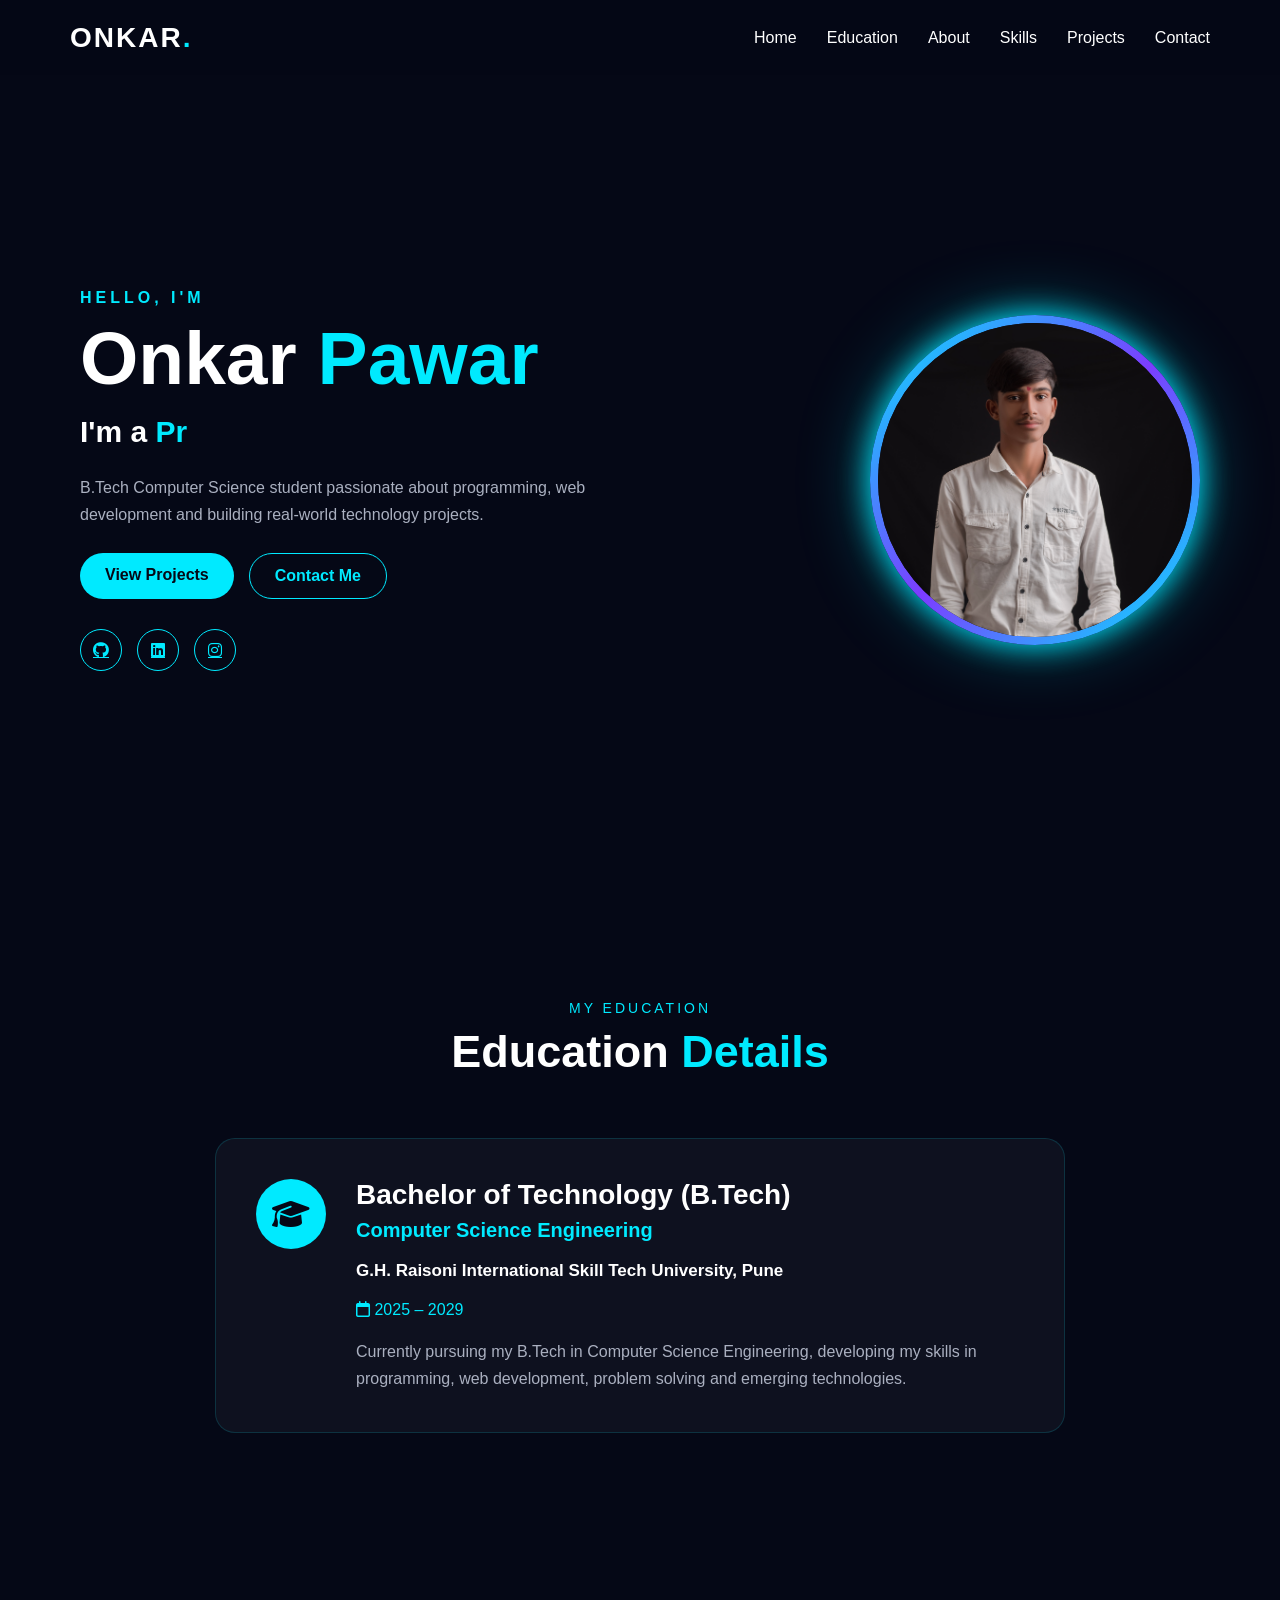
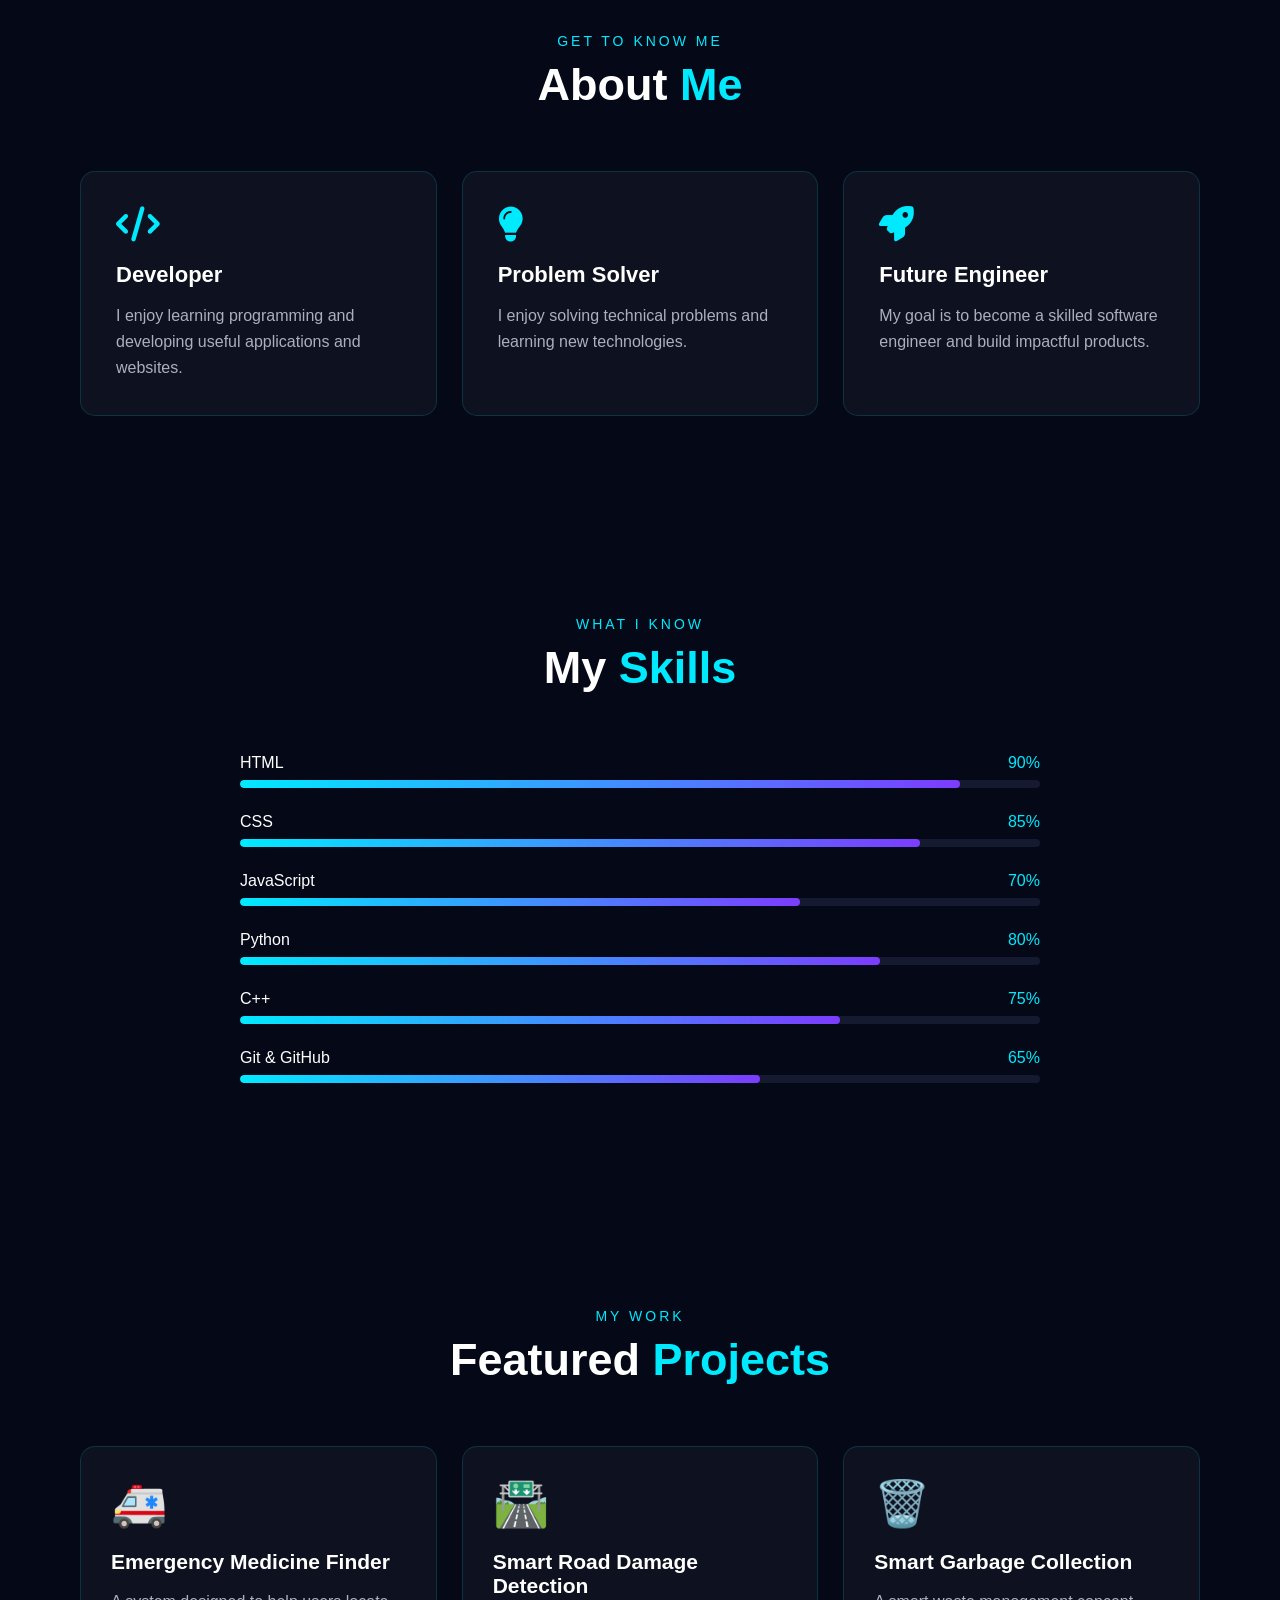
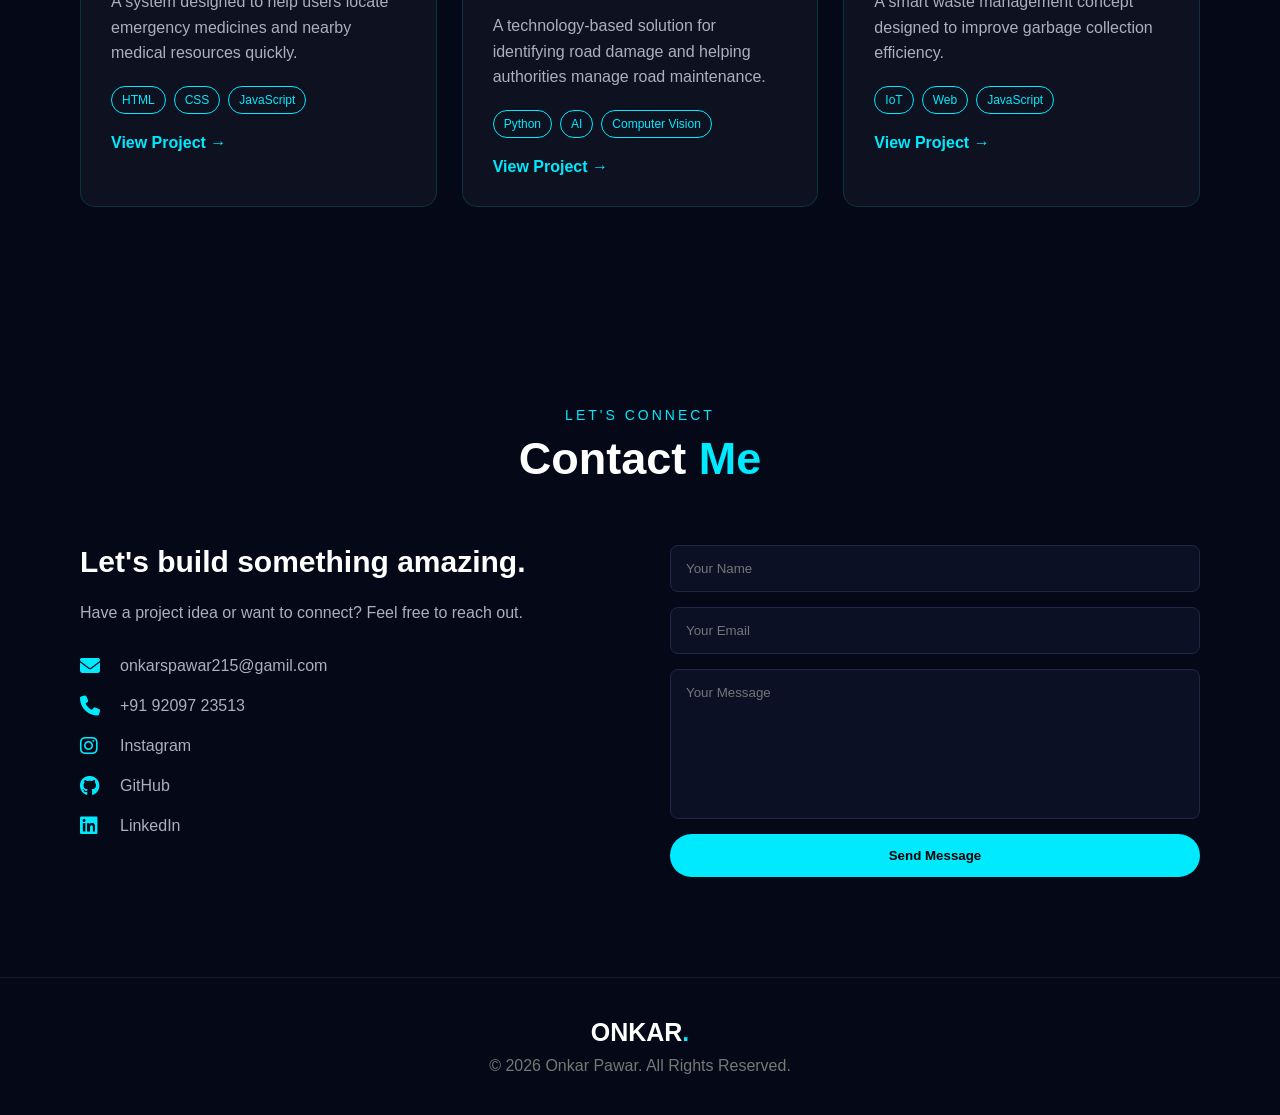
==== index.html @ 31ebdcef "Initial portfolio website" ====
<!DOCTYPE html>
<html lang="en">

<head>
    <meta charset="UTF-8">
    <meta name="viewport" content="width=device-width, initial-scale=1.0">

    <title>Onkar Pawar | Portfolio</title>

    <link rel="stylesheet" href="style.css">

    <!-- Font Awesome -->
    <link rel="stylesheet"
        href="https://cdnjs.cloudflare.com/ajax/libs/font-awesome/6.5.2/css/all.min.css">
</head>

<body>

    <!-- ================= NAVBAR ================= -->

    <header>
        <nav>

            <h2 class="logo">
                ONKAR<span>.</span>
            </h2>

            <ul class="nav-links">
                <li><a href="#home">Home</a></li>
                <li><a href="#education">Education</a></li>
                <li><a href="#about">About</a></li>
                <li><a href="#skills">Skills</a></li>
                <li><a href="#projects">Projects</a></li>
                <li><a href="#contact">Contact</a></li>
            </ul>

            <div class="menu">
                <i class="fa-solid fa-bars"></i>
            </div>

        </nav>
    </header>


    <!-- ================= HOME ================= -->

    <section id="home" class="hero">

        <div class="hero-text">

            <p class="hello">
                HELLO, I'M
            </p>

            <h1>
                Onkar <span>Pawar</span>
            </h1>

            <h2>
                I'm a <span id="typing"></span>
            </h2>

            <p class="description">
                B.Tech Computer Science student passionate about
                programming, web development and building
                real-world technology projects.
            </p>

            <div class="buttons">

                <a href="#projects" class="btn">
                    View Projects
                </a>

                <a href="#contact" class="btn outline">
                    Contact Me
                </a>

            </div>


            <!-- SOCIAL LINKS -->

            <div class="social">

                <a href="#" target="_blank">
                    <i class="fa-brands fa-github"></i>
                </a>

                <a href="#" target="_blank">
                    <i class="fa-brands fa-linkedin"></i>
                </a>

                <a href="#" target="_blank">
                    <i class="fa-brands fa-instagram"></i>
                </a>

            </div>

        </div>


        <!-- ================= PROFILE IMAGE ================= -->

        <div class="hero-image">

            <div class="glow-circle">

                <div class="profile">

                    <img src="onkar.jpg" alt="Onkar Pawar">

                </div>

            </div>

        </div>

    </section>

     <!-- Education Section -->
    <section id="education">

        <div class="section-title">
            <p>MY EDUCATION</p>
            <h2>Education <span> Details</span></h2>
        </div>

        <div class="education-card">

            <div class="education-icon">
                <i class="fa-solid fa-graduation-cap"></i>
            </div>

            <div class="education-content">

                <h3>Bachelor of Technology (B.Tech)</h3>

                <h4>Computer Science Engineering</h4>

                <p class="college-name">
                    G.H. Raisoni International Skill Tech University, Pune
                </p>

                <p class="education-year">
                    <i class="fa-regular fa-calendar"></i>
                    2025 – 2029
                </p>

                <p>
                    Currently pursuing my B.Tech in Computer Science Engineering,
                    developing my skills in programming, web development,
                    problem solving and emerging technologies.
                </p>

            </div>

        </div>

    </section>


    <!-- ================= ABOUT ================= -->

    <section id="about">

        <div class="section-title">

            <p>
                GET TO KNOW ME
            </p>

            <h2>
                About <span>Me</span>
            </h2>

        </div>


        <div class="about-container">


            <!-- CARD 1 -->

            <div class="about-card">

                <i class="fa-solid fa-code"></i>

                <h3>
                    Developer
                </h3>

                <p>
                    I enjoy learning programming and developing
                    useful applications and websites.
                </p>

            </div>


            <!-- CARD 2 -->

            <div class="about-card">

                <i class="fa-solid fa-lightbulb"></i>

                <h3>
                    Problem Solver
                </h3>

                <p>
                    I enjoy solving technical problems and
                    learning new technologies.
                </p>

            </div>


            <!-- CARD 3 -->

            <div class="about-card">

                <i class="fa-solid fa-rocket"></i>

                <h3>
                    Future Engineer
                </h3>

                <p>
                    My goal is to become a skilled software
                    engineer and build impactful products.
                </p>

            </div>

        </div>

    </section>

   


    <!-- ================= SKILLS ================= -->

    <section id="skills">

        <div class="section-title">

            <p>
                WHAT I KNOW
            </p>

            <h2>
                My <span>Skills</span>
            </h2>

        </div>


        <div class="skills-container">


            <!-- HTML -->

            <div class="skill">

                <div class="skill-name">

                    <span>
                        HTML
                    </span>

                    <span>
                        90%
                    </span>

                </div>

                <div class="bar">

                    <div class="progress html"></div>

                </div>

            </div>


            <!-- CSS -->

            <div class="skill">

                <div class="skill-name">

                    <span>
                        CSS
                    </span>

                    <span>
                        85%
                    </span>

                </div>

                <div class="bar">

                    <div class="progress css"></div>

                </div>

            </div>


            <!-- JAVASCRIPT -->

            <div class="skill">

                <div class="skill-name">

                    <span>
                        JavaScript
                    </span>

                    <span>
                        70%
                    </span>

                </div>

                <div class="bar">

                    <div class="progress js"></div>

                </div>

            </div>


            <!-- PYTHON -->

            <div class="skill">

                <div class="skill-name">

                    <span>
                        Python
                    </span>

                    <span>
                        80%
                    </span>

                </div>

                <div class="bar">

                    <div class="progress python"></div>

                </div>

            </div>


            <!-- C++ -->

            <div class="skill">

                <div class="skill-name">

                    <span>
                        C++
                    </span>

                    <span>
                        75%
                    </span>

                </div>

                <div class="bar">

                    <div class="progress cpp"></div>

                </div>

            </div>


            <!-- GITHUB -->

            <div class="skill">

                <div class="skill-name">

                    <span>
                        Git & GitHub
                    </span>

                    <span>
                        65%
                    </span>

                </div>

                <div class="bar">

                    <div class="progress git"></div>

                </div>

            </div>

        </div>

    </section>


    <!-- ================= PROJECTS ================= -->

    <section id="projects">

        <div class="section-title">

            <p>
                MY WORK
            </p>

            <h2>
                Featured <span>Projects</span>
            </h2>

        </div>


        <div class="project-container">


            <!-- PROJECT 1 -->

            <div class="project-card">

                <div class="project-icon">
                    🚑
                </div>

                <h3>
                    Emergency Medicine Finder
                </h3>

                <p>
                    A system designed to help users locate
                    emergency medicines and nearby medical
                    resources quickly.
                </p>

                <div class="tags">

                    <span>HTML</span>
                    <span>CSS</span>
                    <span>JavaScript</span>

                </div>

                <a href="./medicine-finder.html">View Project →</a>

            </div>


            <!-- PROJECT 2 -->

            <div class="project-card">

                <div class="project-icon">
                    🛣️
                </div>

                <h3>
                    Smart Road Damage Detection
                </h3>

                <p>
                    A technology-based solution for identifying
                    road damage and helping authorities manage
                    road maintenance.
                </p>

                <div class="tags">

                    <span>Python</span>
                    <span>AI</span>
                    <span>Computer Vision</span>

                </div>

               <a href="./road-damage.html">View Project →</a>

            </div>


            <!-- PROJECT 3 -->

            <div class="project-card">

                <div class="project-icon">
                    🗑️
                </div>

                <h3>
                    Smart Garbage Collection
                </h3>

                <p>
                    A smart waste management concept designed
                    to improve garbage collection efficiency.
                </p>

                <div class="tags">

                    <span>IoT</span>
                    <span>Web</span>
                    <span>JavaScript</span>

                </div>

                <a href="./garbage-collection.html">View Project →</a>

            </div>

        </div>

    </section>


    <!-- ================= CONTACT ================= -->

    <section id="contact">

        <div class="section-title">

            <p>
                LET'S CONNECT
            </p>

            <h2>
                Contact <span>Me</span>
            </h2>

        </div>


        <div class="contact-container">


            <!-- CONTACT INFO -->

<div class="contact-info">
    <h3>Let's build something amazing.</h3>

    <p>Have a project idea or want to connect? Feel free to reach out.</p>

    <!-- Email -->
    <div class="contact-item">
        <i class="fa-solid fa-envelope"></i>
        <a href="mailto:onkarspawar215@gamil.com">
            onkarspawar215@gamil.com
        </a>
    </div>

    <!-- Phone -->
    <div class="contact-item">
        <i class="fa-solid fa-phone"></i>
        <a href="tel:+919209723513">
            +91 92097 23513
        </a>
    </div>

    <!-- Instagram -->
    <div class="contact-item">
        <i class="fa-brands fa-instagram"></i>
        <a href="https://www.instagram.com/onkar_pawar_9209/" target="_blank">
            Instagram
        </a>
    </div>

    <!-- GitHub -->
    <div class="contact-item">
        <i class="fa-brands fa-github"></i>
        <a href="https://github.com/onkarpawar215" target="_blank">
            GitHub
        </a>
    </div>

    <!-- LinkedIn -->
    <div class="contact-item">
        <i class="fa-brands fa-linkedin"></i>
        <a href="https://www.linkedin.com/in/onkar-pawar-847924375/" target="_blank">
            LinkedIn
        </a>
    </div>
</div>


            <!-- CONTACT FORM -->

            <form>

                <input
                    type="text"
                    placeholder="Your Name"
                    required
                >

                <input
                    type="email"
                    placeholder="Your Email"
                    required
                >

                <textarea
                    placeholder="Your Message"
                    required
                ></textarea>

                <button type="submit">
                    Send Message
                </button>

            </form>

        </div>

    </section>


    <!-- ================= FOOTER ================= -->

    <footer>

        <h3>
            ONKAR<span>.</span>
        </h3>

        <p>
            © 2026 Onkar Pawar. All Rights Reserved.
        </p>

    </footer>


    <!-- JAVASCRIPT -->

    <script src="script.js"></script>

</body>

</html>
---- style.css ----
/* =========================
   RESET
========================= */

* {
    margin: 0;
    padding: 0;
    box-sizing: border-box;
    scroll-behavior: smooth;
}


/* =========================
   BODY
========================= */

body {
    font-family: Arial, sans-serif;

    background: #050816;

    color: white;

    overflow-x: hidden;
}


/* =========================
   NAVBAR
========================= */

header {
    position: fixed;

    top: 0;
    left: 0;

    width: 100%;

    z-index: 1000;

    background: rgba(5, 8, 22, 0.85);

    backdrop-filter: blur(15px);
}


nav {
    max-width: 1200px;

    height: 75px;

    margin: auto;

    padding: 0 30px;

    display: flex;

    align-items: center;

    justify-content: space-between;
}


.logo {
    font-size: 28px;

    letter-spacing: 2px;
}


.logo span {
    color: #00eaff;
}


.nav-links {
    display: flex;

    gap: 30px;

    list-style: none;
}


.nav-links a {
    color: white;

    text-decoration: none;

    transition: 0.3s;

    font-size: 16px;
}


.nav-links a:hover {
    color: #00eaff;
}


.menu {
    display: none;

    font-size: 25px;

    cursor: pointer;
}


/* =========================
   HERO
========================= */

.hero {
    min-height: 100vh;

    max-width: 1200px;

    margin: auto;

    padding: 120px 40px 60px;

    display: flex;

    align-items: center;

    justify-content: space-between;

    gap: 50px;
}


.hero-text {
    max-width: 650px;

    animation: slideLeft 1s ease;
}


.hello {
    color: #00eaff;

    letter-spacing: 4px;

    font-weight: bold;

    margin-bottom: 10px;
}


.hero h1 {
    font-size: 75px;

    line-height: 1.1;

    margin-bottom: 15px;
}


.hero h1 span {
    color: #00eaff;
}


.hero h2 {
    font-size: 30px;
}


#typing {
    color: #00eaff;
}


.description {
    color: #aab0c0;

    line-height: 1.7;

    margin: 25px 0;

    max-width: 600px;
}


/* =========================
   BUTTONS
========================= */

.buttons {
    display: flex;

    gap: 15px;

    flex-wrap: wrap;
}


.btn {
    padding: 13px 25px;

    background: #00eaff;

    color: #050816;

    text-decoration: none;

    border-radius: 30px;

    font-weight: bold;

    transition: 0.3s;
}


.btn:hover {
    transform: translateY(-5px);

    box-shadow: 0 0 25px #00eaff;
}


.btn.outline {
    background: transparent;

    color: #00eaff;

    border: 1px solid #00eaff;
}


/* =========================
   SOCIAL
========================= */

.social {
    display: flex;

    gap: 15px;

    margin-top: 30px;
}


.social a {
    width: 42px;

    height: 42px;

    display: flex;

    align-items: center;

    justify-content: center;

    border: 1px solid #00eaff;

    border-radius: 50%;

    color: #00eaff;

    transition: 0.3s;
}


.social a:hover {
    background: #00eaff;

    color: #050816;

    transform: translateY(-5px);

    box-shadow: 0 0 20px #00eaff;
}


/* =========================
   PROFILE IMAGE
========================= */

.hero-image {
    animation: floating 4s ease-in-out infinite;

    flex-shrink: 0;
}


/* OUTER GLOW */

.glow-circle {
    width: 330px;

    height: 330px;

    border-radius: 50%;

    padding: 8px;

    display: flex;

    align-items: center;

    justify-content: center;

    background: linear-gradient(
        135deg,
        #00eaff,
        #7c3cff,
        #00eaff
    );

    box-shadow:
        0 0 30px #00eaff,
        0 0 70px rgba(0, 234, 255, 0.35);
}


/* INNER CIRCLE */

.profile {
    width: 314px;

    height: 314px;

    border-radius: 50%;

    overflow: hidden;

    background: #080d20;

    display: flex;

    align-items: center;

    justify-content: center;
}


/* IMAGE */

.profile img {
    width: 100%;

    height: 100%;

    object-fit: cover;

    object-position: center top;

    display: block;
}


/* =========================
   SECTIONS
========================= */

section {
    max-width: 1200px;

    margin: auto;

    padding: 100px 40px;
}


.section-title {
    text-align: center;

    margin-bottom: 60px;
}


.section-title p {
    color: #00eaff;

    letter-spacing: 3px;

    font-size: 14px;
}


.section-title h2 {
    font-size: 45px;

    margin-top: 10px;
}


.section-title span {
    color: #00eaff;
}


/* =========================
   ABOUT
========================= */

.about-container {
    display: grid;

    grid-template-columns: repeat(3, 1fr);

    gap: 25px;
}


.about-card {
    padding: 35px;

    background: rgba(255, 255, 255, 0.04);

    border: 1px solid rgba(0, 234, 255, 0.15);

    border-radius: 15px;

    transition: 0.4s;
}


.about-card:hover {
    transform: translateY(-10px);

    border-color: #00eaff;

    box-shadow:
        0 10px 40px rgba(0, 234, 255, 0.15);
}


.about-card i {
    font-size: 35px;

    color: #00eaff;

    margin-bottom: 20px;
}


.about-card h3 {
    margin-bottom: 15px;

    font-size: 22px;
}


.about-card p {
    color: #aab0c0;

    line-height: 1.6;
}


/* =========================
   SKILLS
========================= */

.skills-container {
    max-width: 800px;

    margin: auto;
}


.skill {
    margin-bottom: 25px;
}


.skill-name {
    display: flex;

    justify-content: space-between;

    margin-bottom: 8px;
}


.skill-name span:last-child {
    color: #00eaff;
}


.bar {
    width: 100%;

    height: 8px;

    background: #151a30;

    border-radius: 10px;

    overflow: hidden;
}


.progress {
    height: 100%;

    background: linear-gradient(
        90deg,
        #00eaff,
        #7c3cff
    );

    border-radius: 10px;

    animation: progressAnimation 2s ease;
}


.html {
    width: 90%;
}


.css {
    width: 85%;
}


.js {
    width: 70%;
}


.python {
    width: 80%;
}


.cpp {
    width: 75%;
}


.git {
    width: 65%;
}


/* =========================
   PROJECTS
========================= */

.project-container {
    display: grid;

    grid-template-columns: repeat(3, 1fr);

    gap: 25px;
}


.project-card {
    padding: 30px;

    background: rgba(255, 255, 255, 0.04);

    border: 1px solid rgba(0, 234, 255, 0.15);

    border-radius: 15px;

    transition: 0.4s;
}


.project-card:hover {
    transform: translateY(-12px) scale(1.02);

    border-color: #00eaff;

    box-shadow:
        0 15px 50px rgba(0, 234, 255, 0.15);
}


.project-icon {
    font-size: 45px;

    margin-bottom: 20px;
}


.project-card h3 {
    font-size: 21px;

    margin-bottom: 15px;
}


.project-card p {
    color: #aab0c0;

    line-height: 1.6;
}


.tags {
    display: flex;

    flex-wrap: wrap;

    gap: 8px;

    margin: 20px 0;
}


.tags span {
    font-size: 12px;

    padding: 6px 10px;

    border: 1px solid #00eaff;

    border-radius: 20px;

    color: #00eaff;
}


.project-card a {
    color: #00eaff;

    text-decoration: none;

    font-weight: bold;
}


/* =========================
   CONTACT
========================= */

.contact-container {
    display: grid;

    grid-template-columns: 1fr 1fr;

    gap: 60px;
}


.contact-info h3 {
    font-size: 30px;

    margin-bottom: 20px;
}


.contact-info p {
    color: #aab0c0;

    line-height: 1.7;

    margin-bottom: 30px;
}


.contact-item {
    display: flex;

    align-items: center;

    gap: 15px;

    margin: 20px 0;

    color: #aab0c0;
}


.contact-item i {
    color: #00eaff;

    font-size: 20px;

    width: 25px;
}


/* =========================
   CONTACT FORM
========================= */

form {
    display: flex;

    flex-direction: column;

    gap: 15px;
}


input,
textarea {
    width: 100%;

    padding: 15px;

    background: #0b1025;

    border: 1px solid #202744;

    border-radius: 8px;

    color: white;

    outline: none;

    font-family: Arial, sans-serif;
}


input:focus,
textarea:focus {
    border-color: #00eaff;

    box-shadow: 0 0 10px rgba(0, 234, 255, 0.15);
}


textarea {
    height: 150px;

    resize: none;
}


button {
    padding: 14px;

    border: none;

    background: #00eaff;

    border-radius: 30px;

    font-weight: bold;

    cursor: pointer;

    transition: 0.3s;
}


button:hover {
    box-shadow: 0 0 25px #00eaff;

    transform: translateY(-3px);
}


/* =========================
   FOOTER
========================= */

footer {
    text-align: center;

    padding: 40px;

    border-top: 1px solid #151a30;
}


footer h3 {
    font-size: 25px;
}


footer span {
    color: #00eaff;
}


footer p {
    margin-top: 10px;

    color: #777;
}


/* =========================
   ANIMATIONS
========================= */

@keyframes floating {

    0% {
        transform: translateY(0);
    }

    50% {
        transform: translateY(-20px);
    }

    100% {
        transform: translateY(0);
    }

}


@keyframes slideLeft {

    from {
        opacity: 0;

        transform: translateX(-60px);
    }

    to {
        opacity: 1;

        transform: translateX(0);
    }

}


@keyframes progressAnimation {

    from {
        width: 0;
    }

}


/* =========================
   MOBILE
========================= */

@media (max-width: 900px) {

    .hero {
        flex-direction: column;

        text-align: center;

        padding-top: 130px;
    }


    .hero-text {
        max-width: 700px;
    }


    .description {
        margin-left: auto;

        margin-right: auto;
    }


    .buttons,
    .social {
        justify-content: center;
    }


    .about-container,
    .project-container {
        grid-template-columns: 1fr;
    }


    .contact-container {
        grid-template-columns: 1fr;
    }

}


@media (max-width: 600px) {

    nav {
        padding: 0 20px;
    }


    .nav-links {
        display: none;
    }


    .menu {
        display: block;
    }


    .hero h1 {
        font-size: 48px;
    }


    .hero h2 {
        font-size: 22px;
    }


    .section-title h2 {
        font-size: 36px;
    }


    .glow-circle {
        width: 270px;

        height: 270px;
    }


    .profile {
        width: 254px;

        height: 254px;
    }


    section {
        padding: 80px 25px;
    }
        .education-card {
        flex-direction: column;
        padding: 25px;
        text-align: center;
        align-items: center;
    }

    .education-content h3 {
        font-size: 23px;
    }

    .education-content h4 {
        font-size: 18px;
    }

}
.contact-item a {
    color: #aab0c0;
    text-decoration: none;
    transition: 0.3s;
}

.contact-item a:hover {
    color: #00eaff;
}

.contact-item a {
    color: #aab0c0;
    text-decoration: none;
    transition: 0.3s;
}

.contact-item a:hover {
    color: #00eaff;
}

/* PROJECT DETAILS */

.project-details {
    max-width: 1000px;
    margin: auto;
    padding: 130px 40px 80px;
}

.project-detail-card {
    background: rgba(255, 255, 255, 0.04);
    border: 1px solid rgba(0, 234, 255, 0.15);
    border-radius: 15px;
    padding: 35px;
    margin-bottom: 25px;
    transition: 0.4s;
}

.project-detail-card:hover {
    border-color: #00eaff;
    transform: translateY(-5px);
    box-shadow: 0 10px 40px rgba(0, 234, 255, 0.12);
}

.project-detail-card h3 {
    font-size: 25px;
    margin-bottom: 18px;
    color: white;
}

.project-detail-card h3 i {
    color: #00eaff;
    margin-right: 10px;
}

.project-detail-card p {
    color: #aab0c0;
    line-height: 1.8;
    font-size: 16px;
}

.big-project-icon {
    font-size: 70px;
    text-align: center;
    margin-bottom: 20px;
}

.feature-list {
    list-style: none;
    padding: 0;
}

.feature-list li {
    color: #aab0c0;
    padding: 12px 0;
    border-bottom: 1px solid #202744;
}

.feature-list li:last-child {
    border-bottom: none;
}

.back-container {
    text-align: center;
    margin-top: 40px;
}

.back-btn {
    color: #00eaff;
    text-decoration: none;
    border: 1px solid #00eaff;
    padding: 10px 20px;
    border-radius: 25px;
    transition: 0.3s;
}

.back-btn:hover {
    background: #00eaff;
    color: #050816;
}

/* EDUCATION SECTION */

.education-card {
    max-width: 850px;
    margin: auto;
    padding: 40px;
    display: flex;
    align-items: flex-start;
    gap: 30px;

    background: rgba(255, 255, 255, 0.04);
    border: 1px solid rgba(0, 234, 255, 0.15);
    border-radius: 20px;

    transition: 0.4s;
}

.education-card:hover {
    transform: translateY(-8px);
    border-color: #00eaff;
    box-shadow: 0 10px 40px rgba(0, 234, 255, 0.15);
}

.education-icon {
    min-width: 70px;
    height: 70px;

    display: flex;
    align-items: center;
    justify-content: center;

    border-radius: 50%;
    background: #00eaff;
    color: #050816;

    font-size: 30px;
}

.education-content h3 {
    font-size: 28px;
    margin-bottom: 8px;
}

.education-content h4 {
    color: #00eaff;
    font-size: 20px;
    margin-bottom: 15px;
}

.college-name {
    color: white !important;
    font-size: 17px;
    font-weight: bold;
    margin-bottom: 10px !important;
}

.education-year {
    color: #00eaff !important;
    margin-bottom: 15px !important;
}

.education-content p {
    color: #aab0c0;
    line-height: 1.7;
}
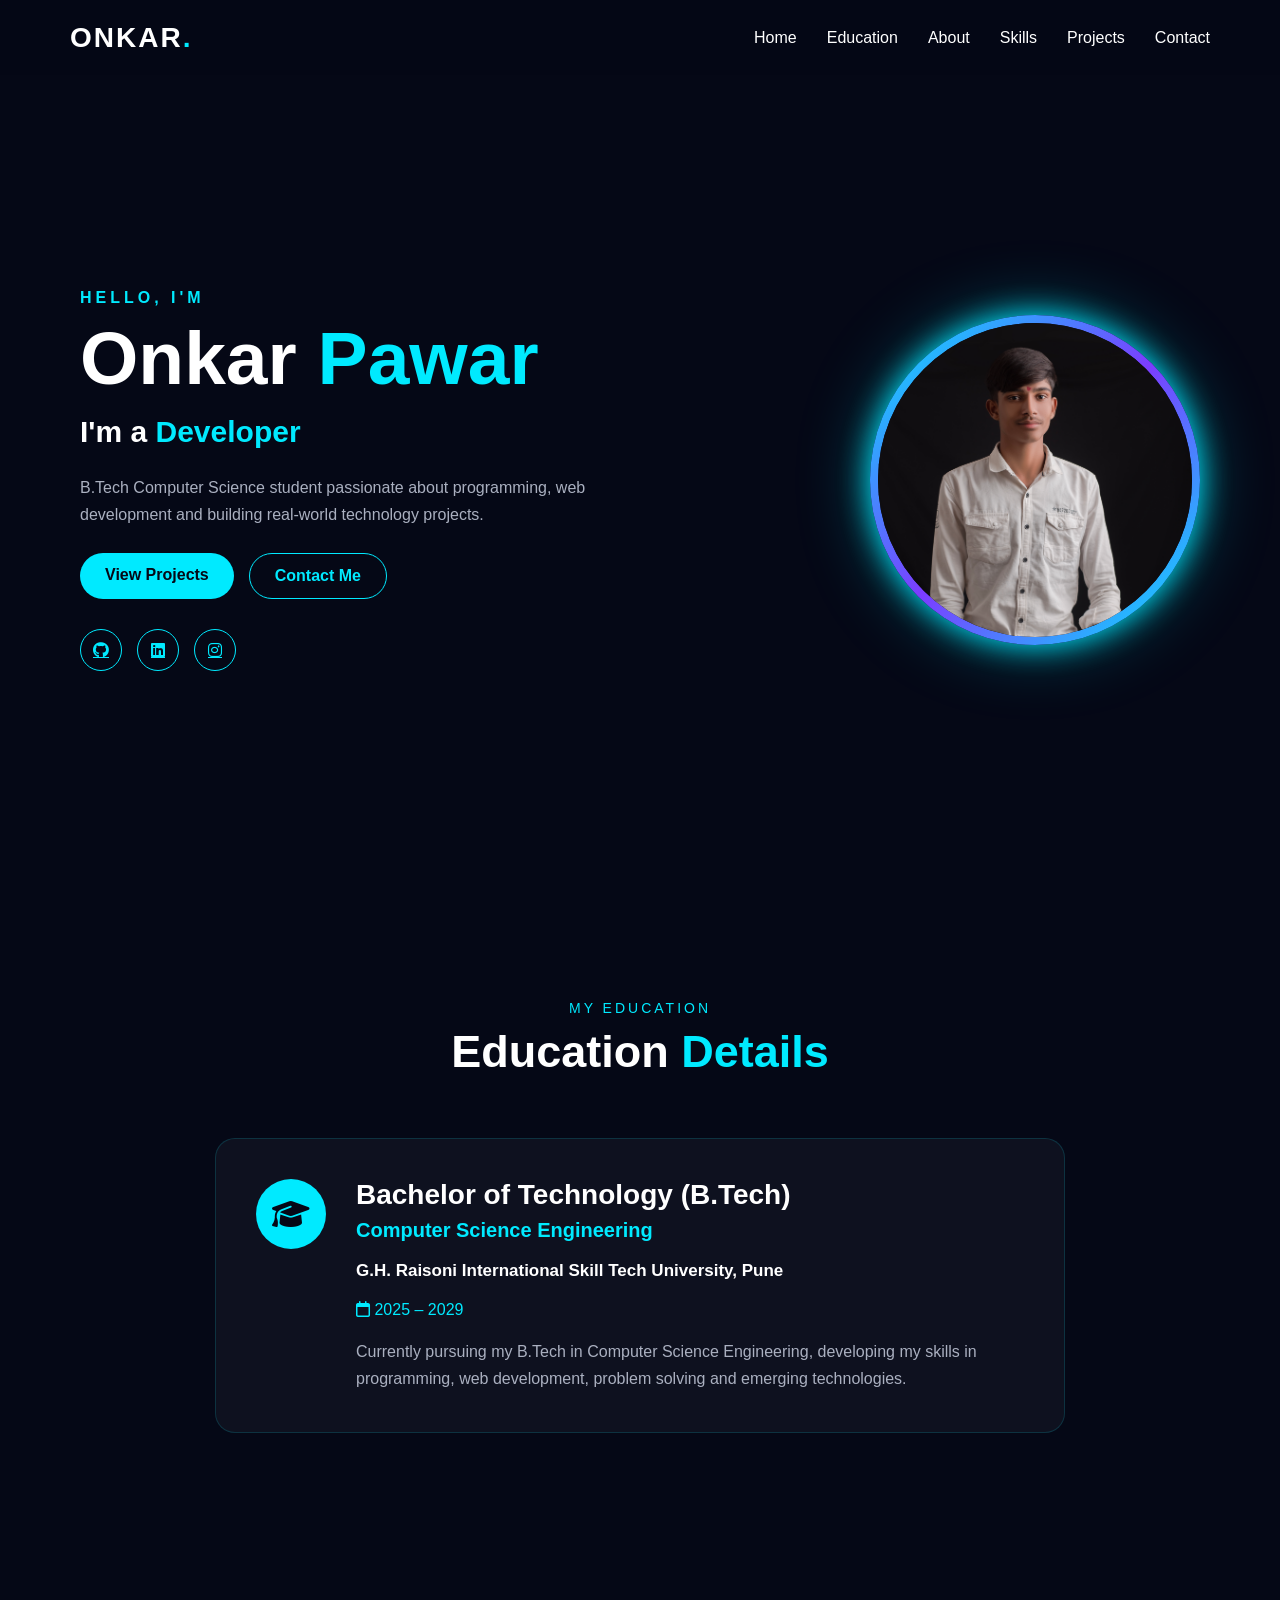
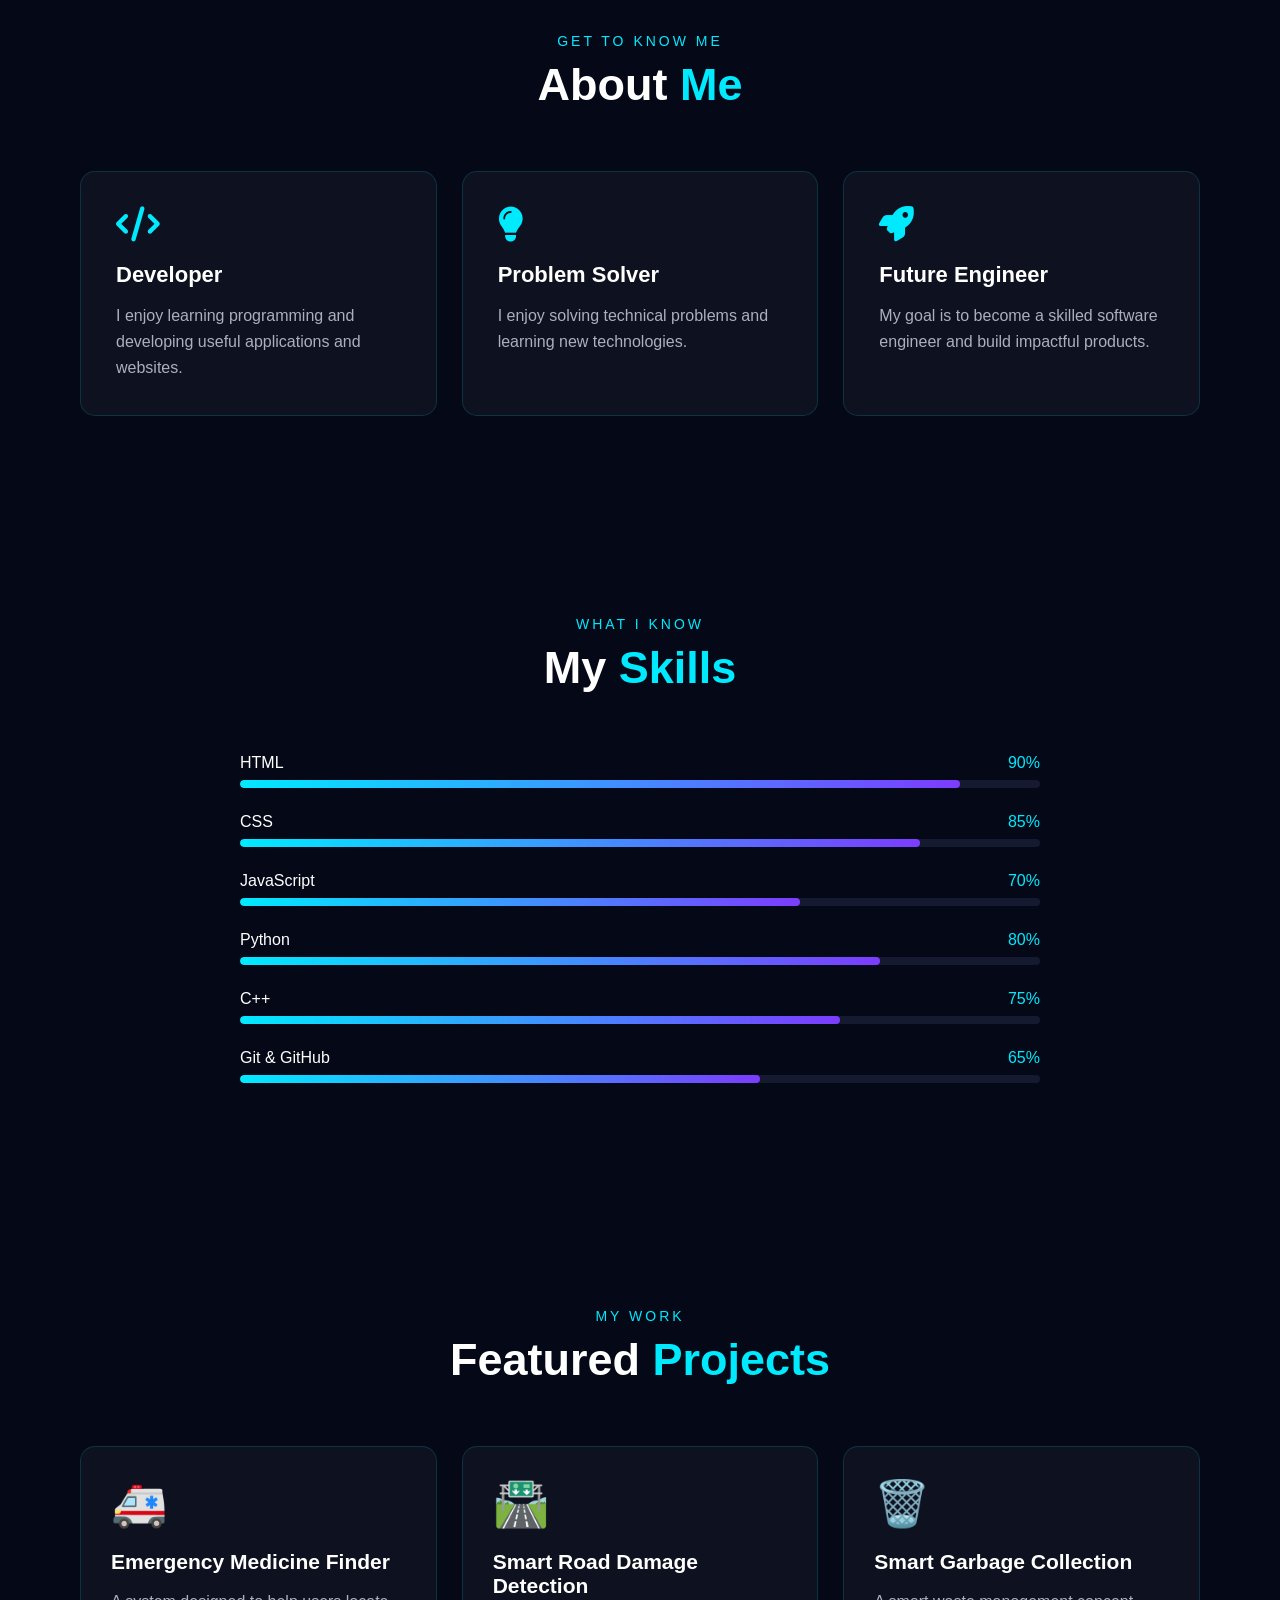
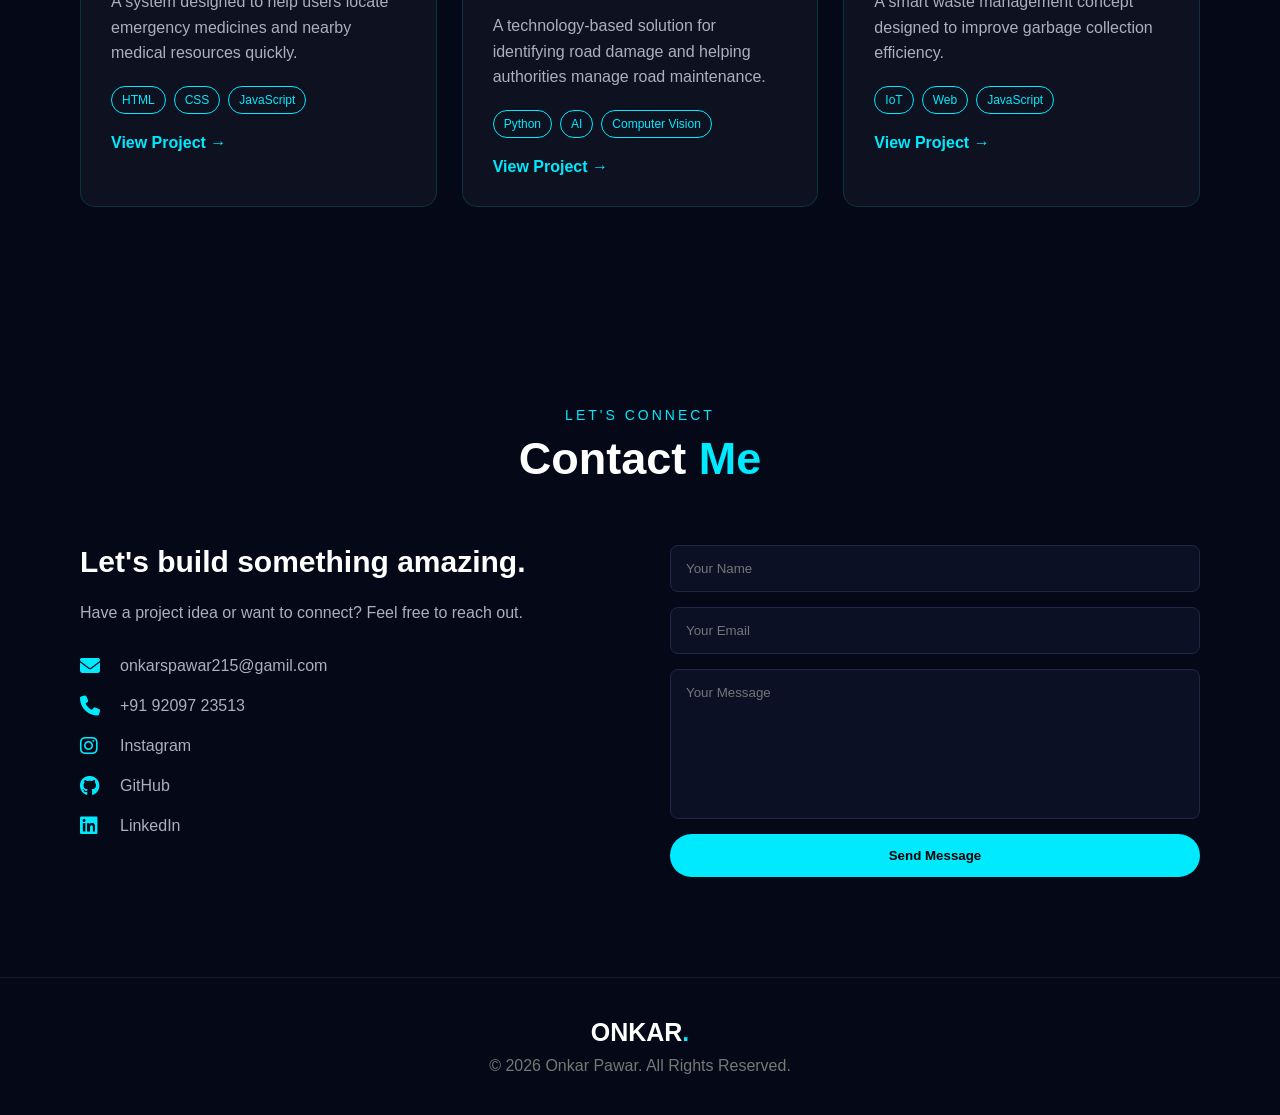
==== commit e65e668c: "Fix email address" ====
--- a/index.html
+++ b/index.html
@@ -560,7 +560,7 @@
     <!-- Email -->
     <div class="contact-item">
         <i class="fa-solid fa-envelope"></i>
-        <a href="mailto:onkarspawar215@gamil.com">
+        <a href="mailto:onkarspawar215@gmail.com">
             onkarspawar215@gamil.com
         </a>
     </div>
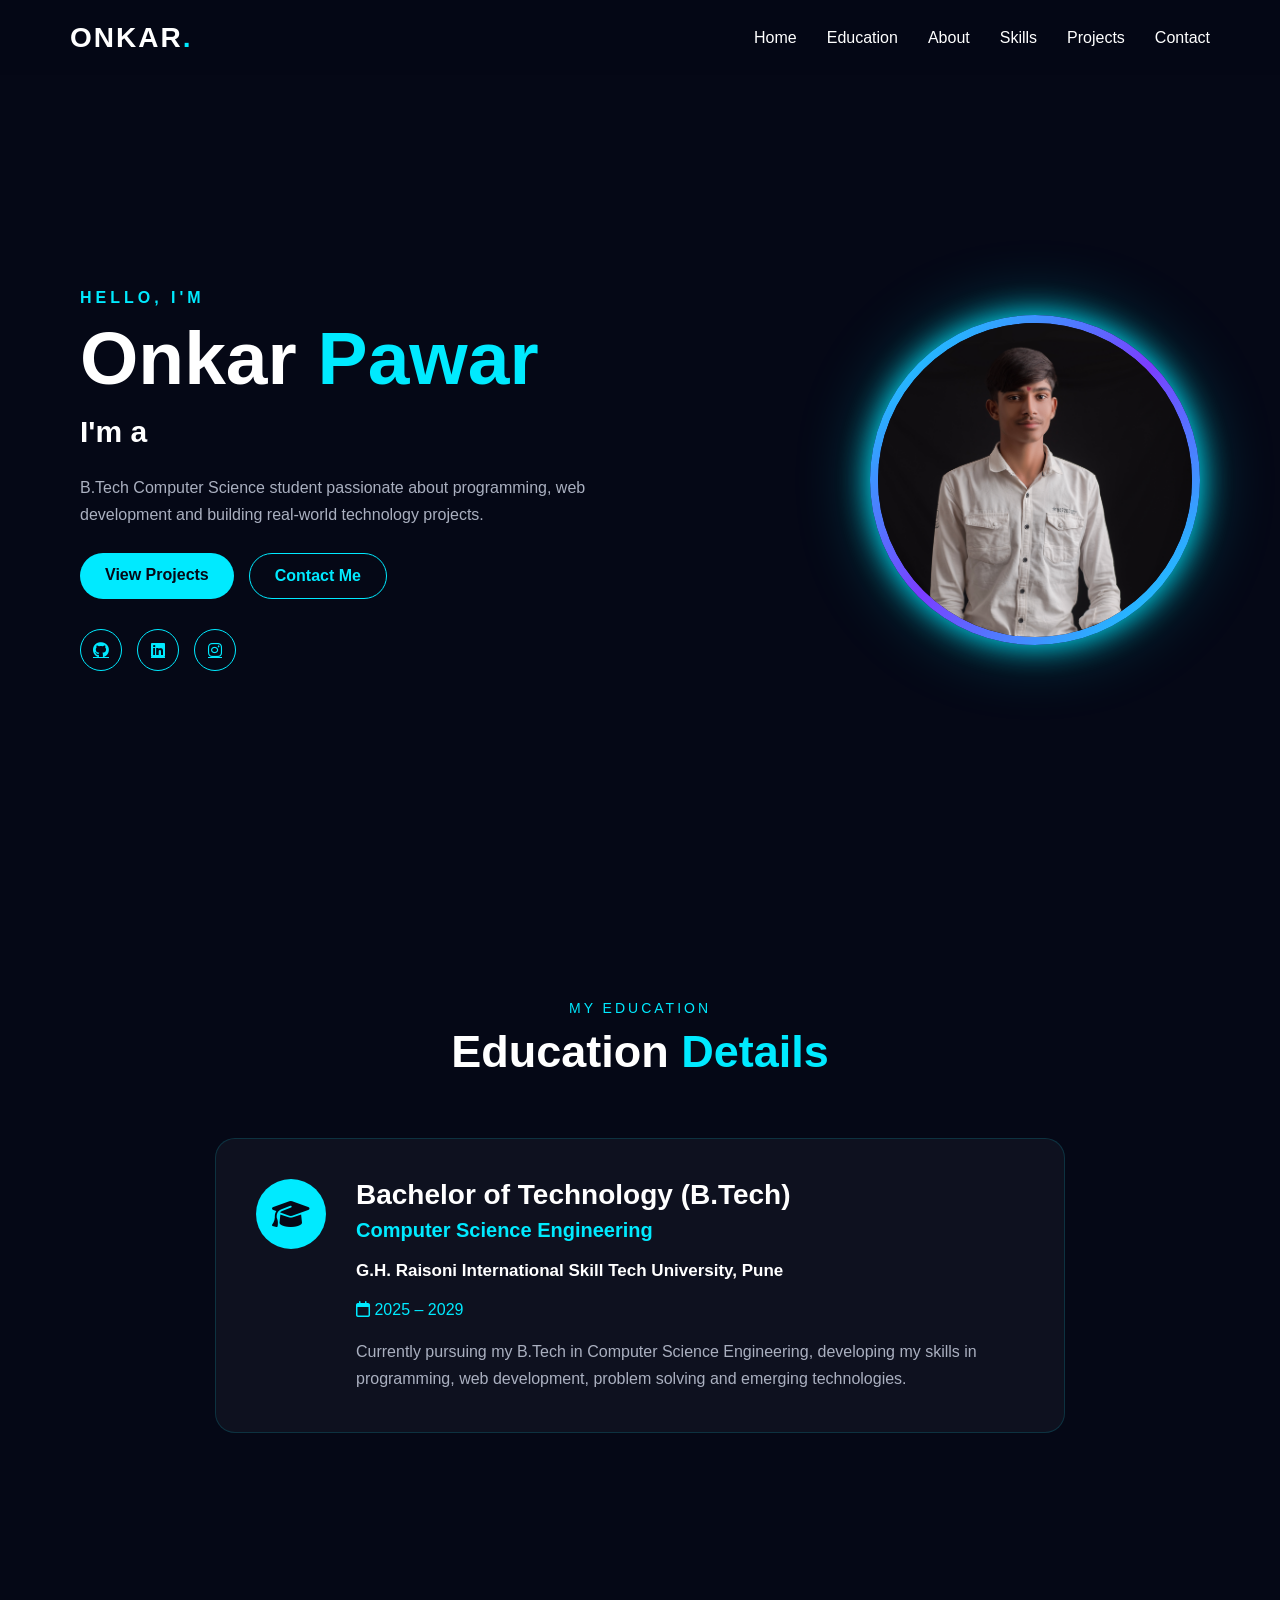
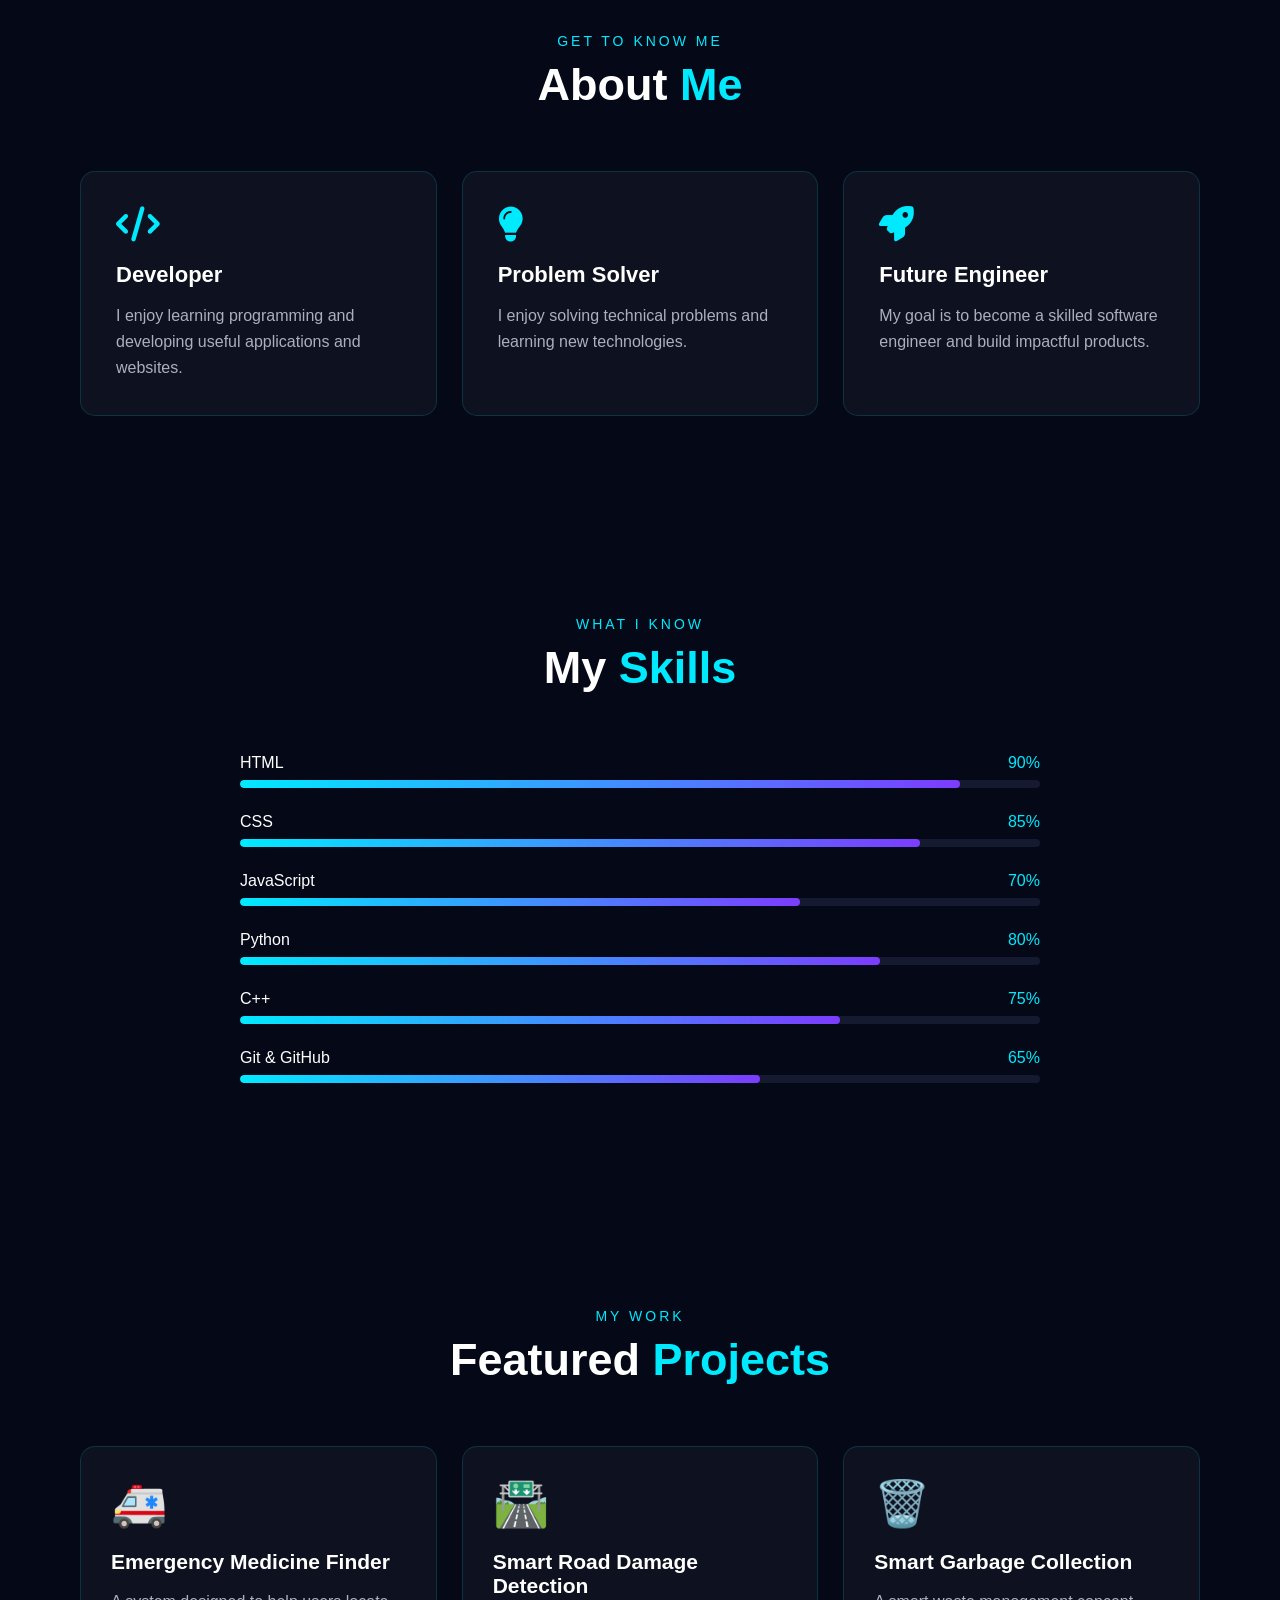
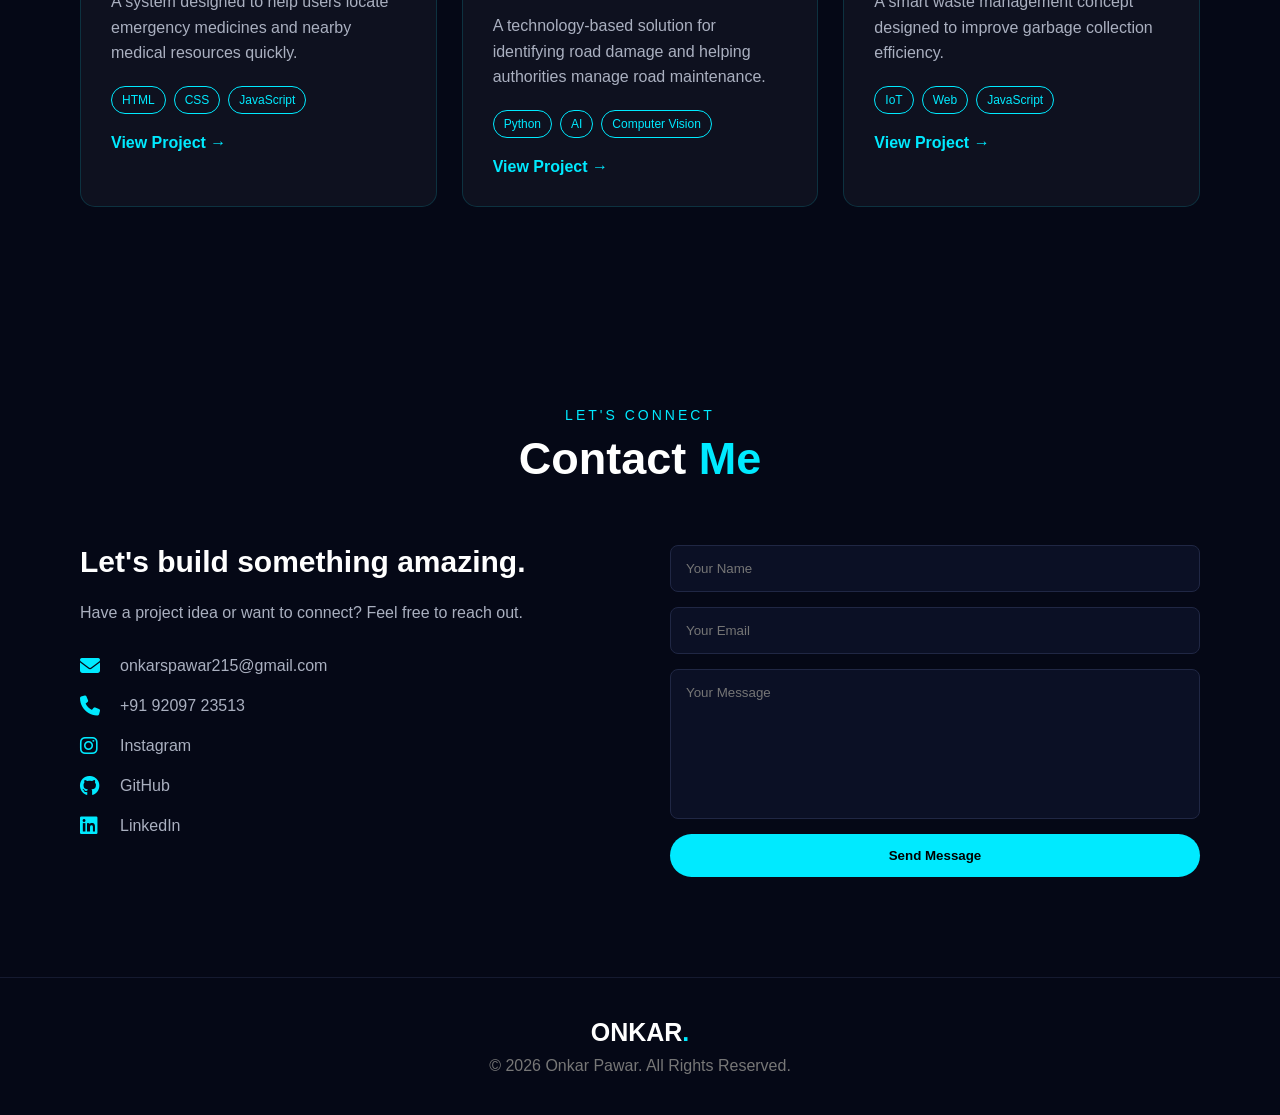
==== commit 5da2d2d9: "Fix email address" ====
--- a/index.html
+++ b/index.html
@@ -561,7 +561,7 @@
     <div class="contact-item">
         <i class="fa-solid fa-envelope"></i>
         <a href="mailto:onkarspawar215@gmail.com">
-            onkarspawar215@gamil.com
+            onkarspawar215@gmail.com
         </a>
     </div>
 
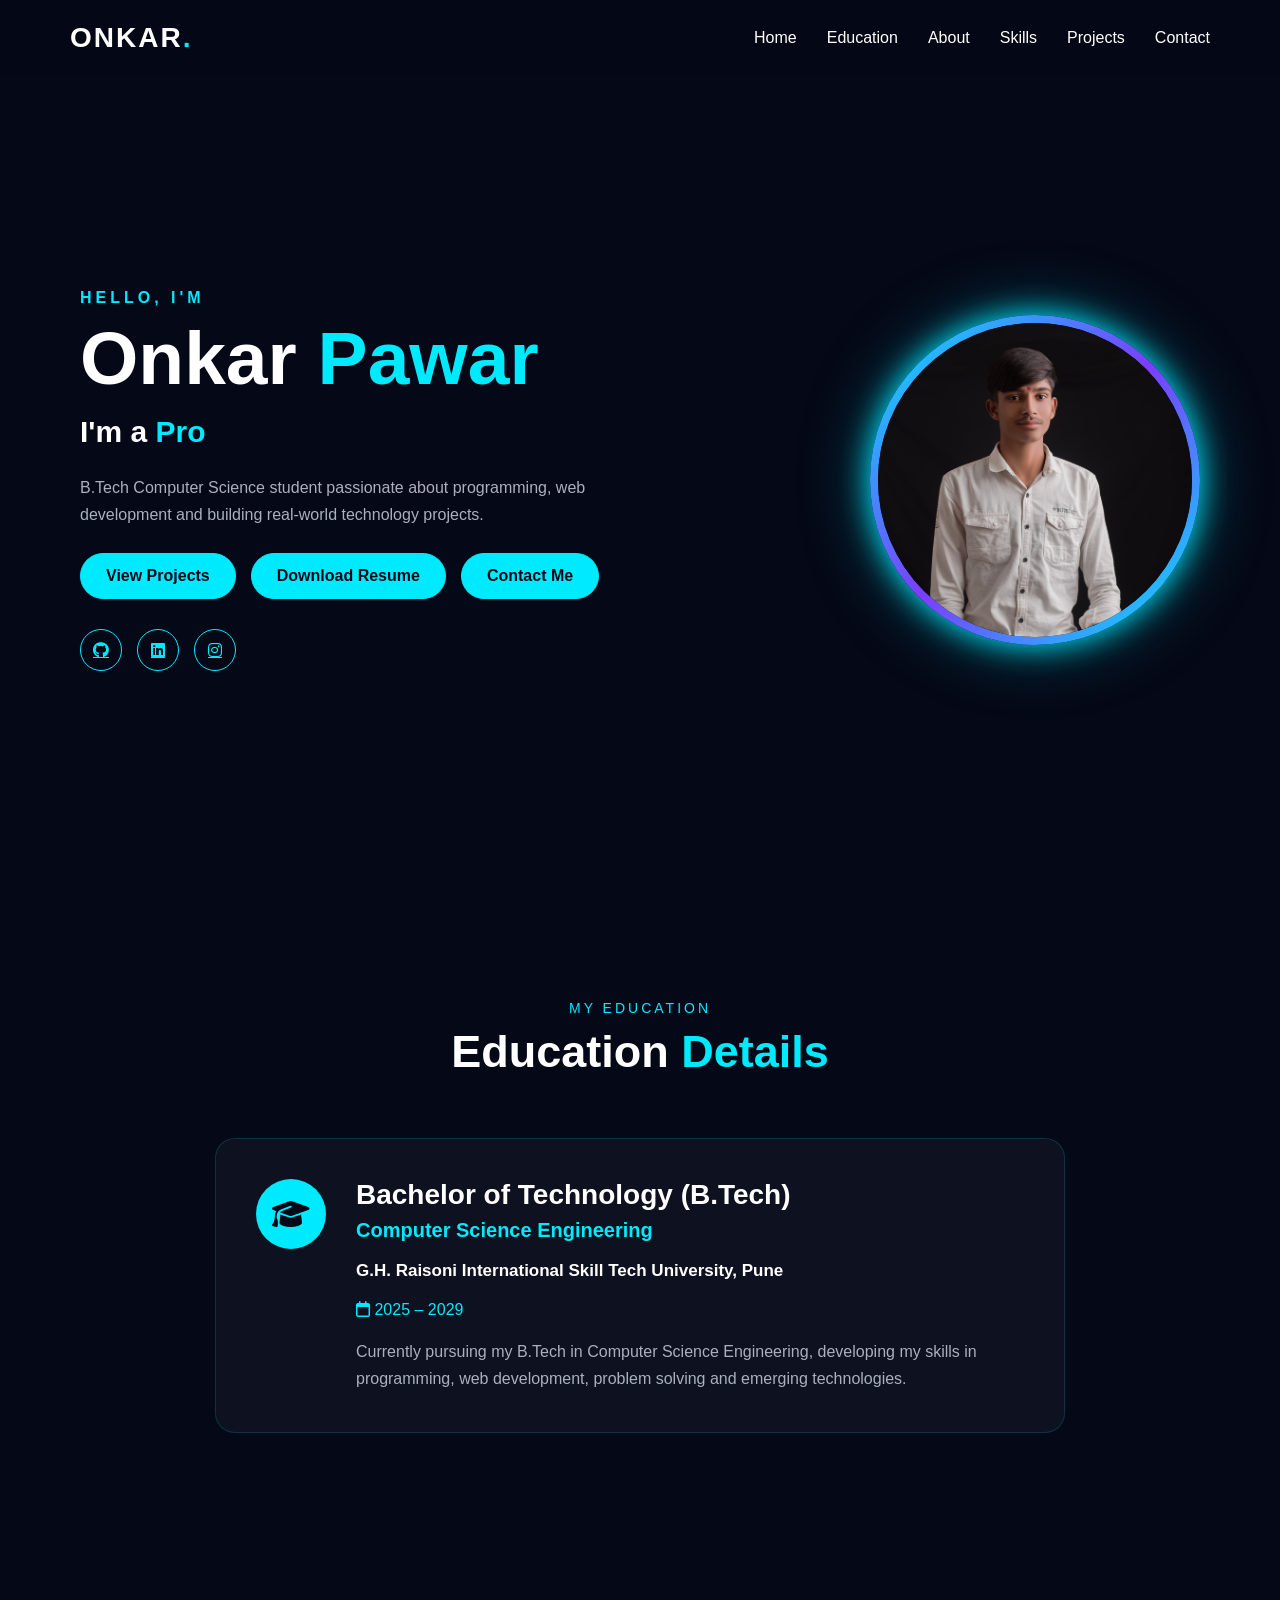
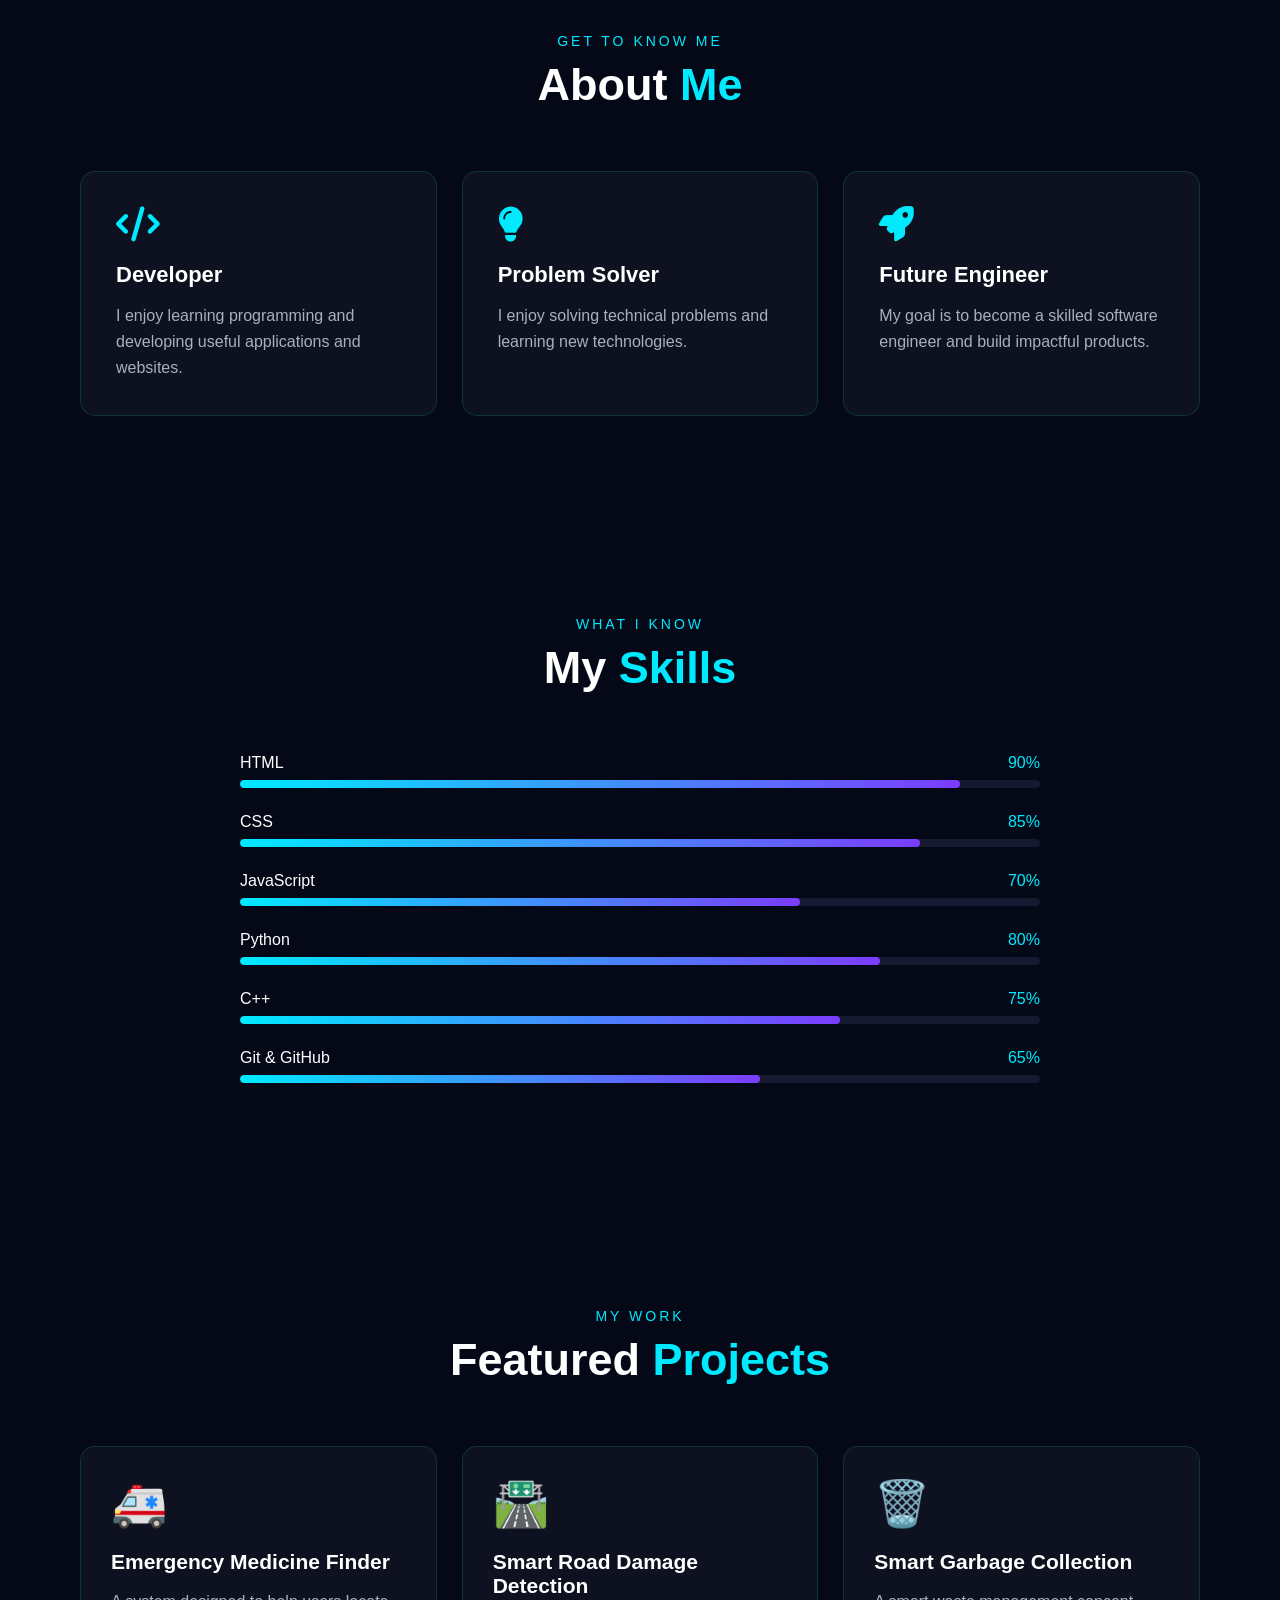
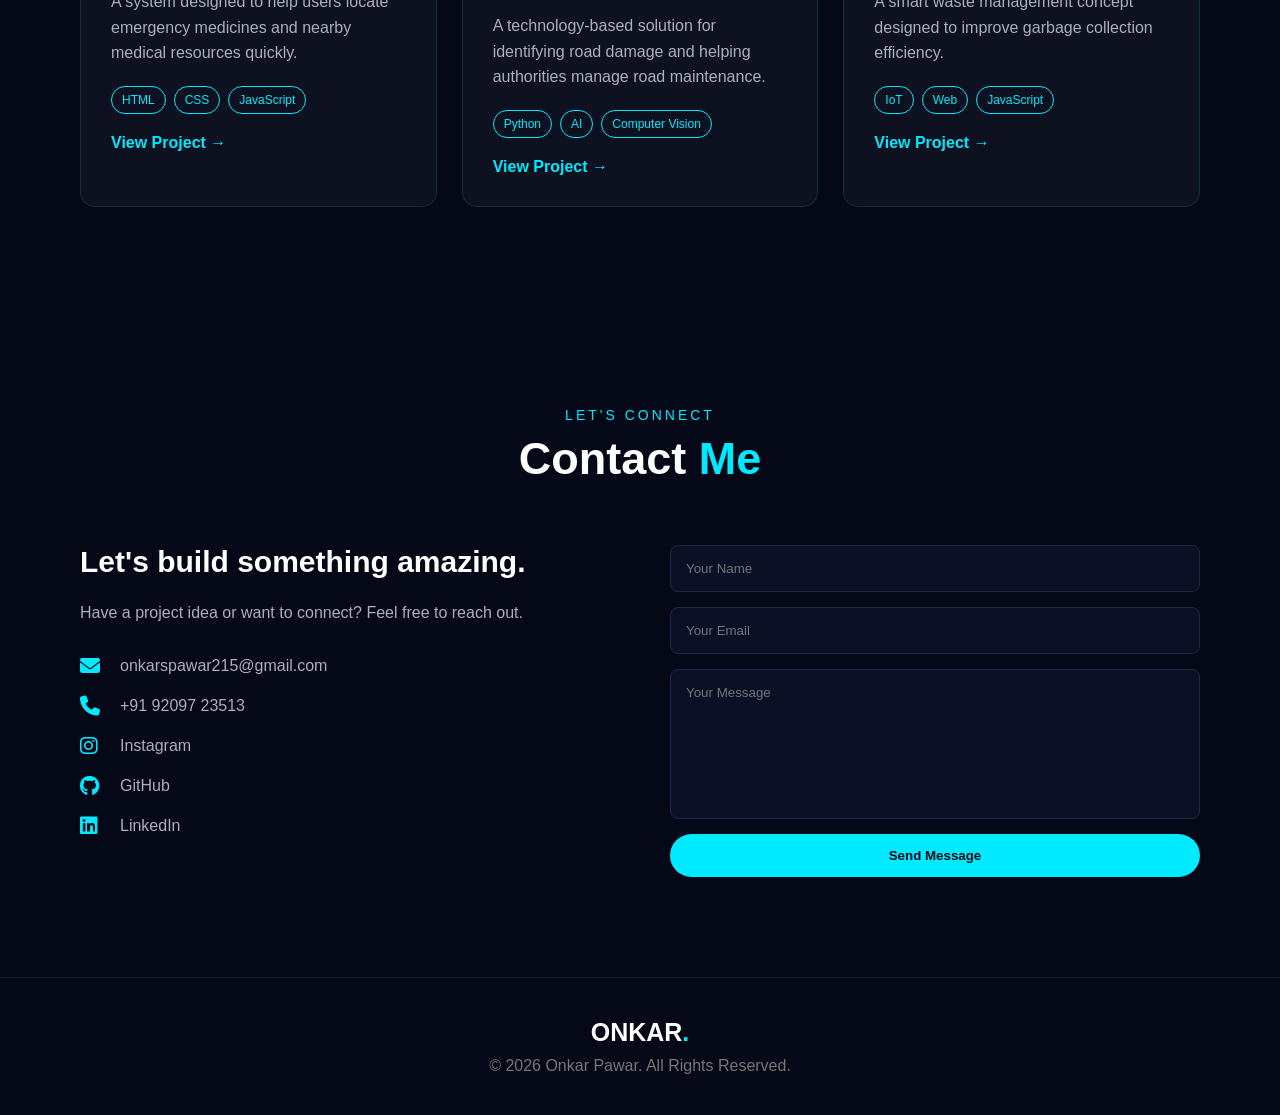
==== commit 85002895: "Add downloadable resume" ====
--- a/index.html
+++ b/index.html
@@ -72,6 +72,10 @@
                     View Projects
                 </a>
 
+                <a href="resume.pdf" class="btn" target="_blank">
+                    Download Resume
+                </a>
+
                 <a href="#contact" class="btn outline">
                     Contact Me
                 </a>
@@ -83,15 +87,15 @@
 
             <div class="social">
 
-                <a href="#" target="_blank">
+                <a href="https://github.com/onkarpawar215" target="_blank">
                     <i class="fa-brands fa-github"></i>
                 </a>
 
-                <a href="#" target="_blank">
+                <a href="https://www.linkedin.com/in/onkar-pawar-847924375/" target="_blank">
                     <i class="fa-brands fa-linkedin"></i>
                 </a>
 
-                <a href="#" target="_blank">
+                <a href="https://www.instagram.com/onkar_pawar_9209/" target="_blank">
                     <i class="fa-brands fa-instagram"></i>
                 </a>
 
--- a/style.css
+++ b/style.css
@@ -1,946 +1,470 @@
-/* =========================
-   RESET
-========================= */
+/* =========================================================
+   ONKAR PAWAR PORTFOLIO - CLEAN CSS
+   ========================================================= */
+
+html {
+    scroll-behavior: smooth;
+}
 
 * {
     margin: 0;
     padding: 0;
     box-sizing: border-box;
-    scroll-behavior: smooth;
-}
-
-
-/* =========================
-   BODY
-========================= */
+}
 
 body {
     font-family: Arial, sans-serif;
-
     background: #050816;
-
     color: white;
-
     overflow-x: hidden;
 }
 
-
 /* =========================
    NAVBAR
-========================= */
+   ========================= */
 
 header {
     position: fixed;
-
     top: 0;
     left: 0;
-
     width: 100%;
-
     z-index: 1000;
-
     background: rgba(5, 8, 22, 0.85);
-
     backdrop-filter: blur(15px);
-}
-
+    animation: navDown 0.8s ease-out;
+}
 
 nav {
     max-width: 1200px;
-
     height: 75px;
-
     margin: auto;
-
     padding: 0 30px;
-
-    display: flex;
-
+    display: flex;
     align-items: center;
-
     justify-content: space-between;
 }
-
 
 .logo {
     font-size: 28px;
-
     letter-spacing: 2px;
 }
 
-
 .logo span {
     color: #00eaff;
 }
 
-
 .nav-links {
     display: flex;
-
     gap: 30px;
-
     list-style: none;
 }
-
 
 .nav-links a {
     color: white;
-
     text-decoration: none;
-
     transition: 0.3s;
-
     font-size: 16px;
 }
 
-
 .nav-links a:hover {
     color: #00eaff;
 }
-
 
 .menu {
     display: none;
-
     font-size: 25px;
-
     cursor: pointer;
 }
 
-
 /* =========================
    HERO
-========================= */
+   ========================= */
 
 .hero {
     min-height: 100vh;
-
     max-width: 1200px;
-
     margin: auto;
-
     padding: 120px 40px 60px;
-
-    display: flex;
-
+    display: flex;
     align-items: center;
-
     justify-content: space-between;
-
     gap: 50px;
-}
-
+    animation: fadeUp 1s ease-out;
+}
 
 .hero-text {
     max-width: 650px;
-
-    animation: slideLeft 1s ease;
-}
-
+    animation: heroLeft 1s ease-out;
+}
 
 .hello {
     color: #00eaff;
-
     letter-spacing: 4px;
-
     font-weight: bold;
-
     margin-bottom: 10px;
 }
-
 
 .hero h1 {
     font-size: 75px;
-
     line-height: 1.1;
-
     margin-bottom: 15px;
-}
-
+    animation: fadeUp 1s ease-out 0.2s both;
+}
 
 .hero h1 span {
     color: #00eaff;
 }
-
 
 .hero h2 {
     font-size: 30px;
 }
 
-
 #typing {
     color: #00eaff;
 }
-
 
 .description {
     color: #aab0c0;
-
     line-height: 1.7;
-
     margin: 25px 0;
-
     max-width: 600px;
-}
-
+    animation: fadeUp 1s ease-out 0.4s both;
+}
 
 /* =========================
    BUTTONS
-========================= */
+   ========================= */
 
 .buttons {
     display: flex;
-
     gap: 15px;
-
     flex-wrap: wrap;
 }
 
-
 .btn {
+    display: inline-block;
     padding: 13px 25px;
-
     background: #00eaff;
-
     color: #050816;
-
     text-decoration: none;
-
     border-radius: 30px;
-
     font-weight: bold;
-
-    transition: 0.3s;
-}
-
+    border: 1px solid #00eaff;
+    transition: all 0.3s ease;
+    animation: fadeUp 1s ease-out 0.6s both;
+}
 
 .btn:hover {
     transform: translateY(-5px);
-
-    box-shadow: 0 0 25px #00eaff;
-}
-
-
-.btn.outline {
-    background: transparent;
-
-    color: #00eaff;
-
-    border: 1px solid #00eaff;
-}
-
+    box-shadow: 0 0 25px rgba(0, 234, 255, 0.65);
+}
+
+/* Keep ALL hero buttons identical.
+   The old .btn.outline red styling has intentionally been removed. */
 
 /* =========================
    SOCIAL
-========================= */
+   ========================= */
 
 .social {
     display: flex;
-
     gap: 15px;
-
     margin-top: 30px;
 }
-
 
 .social a {
     width: 42px;
-
     height: 42px;
-
-    display: flex;
-
+    display: flex;
     align-items: center;
-
     justify-content: center;
-
     border: 1px solid #00eaff;
-
     border-radius: 50%;
-
-    color: #00eaff;
-
-    transition: 0.3s;
-}
-
+    color: #00eaff;
+    transition: all 0.3s ease;
+}
 
 .social a:hover {
     background: #00eaff;
-
     color: #050816;
-
-    transform: translateY(-5px);
-
+    transform: translateY(-6px) scale(1.15);
     box-shadow: 0 0 20px #00eaff;
 }
 
-
 /* =========================
    PROFILE IMAGE
-========================= */
+   ========================= */
 
 .hero-image {
-    animation: floating 4s ease-in-out infinite;
-
     flex-shrink: 0;
-}
-
-
-/* OUTER GLOW */
+    animation: heroRight 1s ease-out;
+}
 
 .glow-circle {
     width: 330px;
-
     height: 330px;
-
     border-radius: 50%;
-
     padding: 8px;
-
-    display: flex;
-
+    display: flex;
     align-items: center;
-
     justify-content: center;
-
-    background: linear-gradient(
-        135deg,
-        #00eaff,
-        #7c3cff,
-        #00eaff
-    );
-
+    background: linear-gradient(135deg, #00eaff, #7c3cff, #00eaff);
     box-shadow:
         0 0 30px #00eaff,
         0 0 70px rgba(0, 234, 255, 0.35);
 }
 
-
-/* INNER CIRCLE */
-
 .profile {
     width: 314px;
-
     height: 314px;
-
     border-radius: 50%;
-
     overflow: hidden;
-
     background: #080d20;
-
-    display: flex;
-
+    display: flex;
     align-items: center;
-
     justify-content: center;
-}
-
-
-/* IMAGE */
+    animation: floating 4s ease-in-out infinite;
+}
 
 .profile img {
     width: 100%;
-
     height: 100%;
-
     object-fit: cover;
-
     object-position: center top;
-
     display: block;
 }
 
-
 /* =========================
    SECTIONS
-========================= */
+   ========================= */
 
 section {
     max-width: 1200px;
-
     margin: auto;
-
     padding: 100px 40px;
 }
-
 
 .section-title {
     text-align: center;
-
     margin-bottom: 60px;
-}
-
+    animation: titleAppear 0.8s ease-out;
+}
 
 .section-title p {
     color: #00eaff;
-
     letter-spacing: 3px;
-
     font-size: 14px;
 }
-
 
 .section-title h2 {
     font-size: 45px;
-
     margin-top: 10px;
 }
 
-
 .section-title span {
     color: #00eaff;
 }
 
-
 /* =========================
    ABOUT
-========================= */
+   ========================= */
 
 .about-container {
     display: grid;
-
     grid-template-columns: repeat(3, 1fr);
-
     gap: 25px;
 }
-
 
 .about-card {
     padding: 35px;
-
     background: rgba(255, 255, 255, 0.04);
-
     border: 1px solid rgba(0, 234, 255, 0.15);
-
     border-radius: 15px;
-
-    transition: 0.4s;
-}
-
+    transition: all 0.35s ease;
+}
 
 .about-card:hover {
     transform: translateY(-10px);
-
     border-color: #00eaff;
-
-    box-shadow:
-        0 10px 40px rgba(0, 234, 255, 0.15);
-}
-
+    box-shadow: 0 15px 30px rgba(0, 234, 255, 0.15);
+}
 
 .about-card i {
     font-size: 35px;
-
-    color: #00eaff;
-
+    color: #00eaff;
     margin-bottom: 20px;
 }
-
 
 .about-card h3 {
     margin-bottom: 15px;
-
     font-size: 22px;
 }
-
 
 .about-card p {
     color: #aab0c0;
-
     line-height: 1.6;
 }
 
-
 /* =========================
    SKILLS
-========================= */
+   ========================= */
 
 .skills-container {
     max-width: 800px;
-
     margin: auto;
 }
-
 
 .skill {
     margin-bottom: 25px;
-}
-
+    transition: transform 0.3s ease;
+}
+
+.skill:hover {
+    transform: translateX(8px);
+}
 
 .skill-name {
     display: flex;
-
     justify-content: space-between;
-
     margin-bottom: 8px;
 }
 
-
 .skill-name span:last-child {
     color: #00eaff;
 }
-
 
 .bar {
     width: 100%;
-
     height: 8px;
-
     background: #151a30;
-
     border-radius: 10px;
-
     overflow: hidden;
 }
-
 
 .progress {
     height: 100%;
-
-    background: linear-gradient(
-        90deg,
-        #00eaff,
-        #7c3cff
-    );
-
+    background: linear-gradient(90deg, #00eaff, #7c3cff);
     border-radius: 10px;
-
-    animation: progressAnimation 2s ease;
-}
-
-
-.html {
-    width: 90%;
-}
-
-
-.css {
-    width: 85%;
-}
-
-
-.js {
-    width: 70%;
-}
-
-
-.python {
-    width: 80%;
-}
-
-
-.cpp {
-    width: 75%;
-}
-
-
-.git {
-    width: 65%;
-}
-
+    animation: progressAnimation 1.5s ease-out;
+}
+
+.html { width: 90%; }
+.css { width: 85%; }
+.js { width: 70%; }
+.python { width: 80%; }
+.cpp { width: 75%; }
+.git { width: 65%; }
 
 /* =========================
    PROJECTS
-========================= */
+   ========================= */
 
 .project-container {
     display: grid;
-
     grid-template-columns: repeat(3, 1fr);
-
     gap: 25px;
 }
-
 
 .project-card {
     padding: 30px;
-
     background: rgba(255, 255, 255, 0.04);
-
     border: 1px solid rgba(0, 234, 255, 0.15);
-
     border-radius: 15px;
-
-    transition: 0.4s;
-}
-
+    transition: all 0.35s ease;
+}
 
 .project-card:hover {
     transform: translateY(-12px) scale(1.02);
-
     border-color: #00eaff;
-
-    box-shadow:
-        0 15px 50px rgba(0, 234, 255, 0.15);
-}
-
+    box-shadow: 0 18px 35px rgba(0, 234, 255, 0.15);
+}
 
 .project-icon {
     font-size: 45px;
-
     margin-bottom: 20px;
-}
-
+    transition: transform 0.3s ease;
+}
+
+.project-card:hover .project-icon {
+    transform: scale(1.2) rotate(5deg);
+}
 
 .project-card h3 {
     font-size: 21px;
-
     margin-bottom: 15px;
 }
-
 
 .project-card p {
     color: #aab0c0;
-
     line-height: 1.6;
 }
 
-
 .tags {
     display: flex;
-
     flex-wrap: wrap;
-
     gap: 8px;
-
     margin: 20px 0;
 }
-
 
 .tags span {
     font-size: 12px;
-
     padding: 6px 10px;
-
     border: 1px solid #00eaff;
-
     border-radius: 20px;
-
-    color: #00eaff;
-}
-
+    color: #00eaff;
+}
 
 .project-card a {
     color: #00eaff;
-
     text-decoration: none;
-
     font-weight: bold;
-}
-
+    transition: all 0.3s ease;
+}
+
+.project-card a:hover {
+    letter-spacing: 1px;
+}
 
 /* =========================
    CONTACT
-========================= */
+   ========================= */
 
 .contact-container {
     display: grid;
-
     grid-template-columns: 1fr 1fr;
-
     gap: 60px;
 }
-
 
 .contact-info h3 {
     font-size: 30px;
-
     margin-bottom: 20px;
 }
-
 
 .contact-info p {
     color: #aab0c0;
-
     line-height: 1.7;
-
     margin-bottom: 30px;
 }
 
-
 .contact-item {
     display: flex;
-
     align-items: center;
-
     gap: 15px;
-
     margin: 20px 0;
-
     color: #aab0c0;
-}
-
+    transition: all 0.3s ease;
+}
+
+.contact-item:hover {
+    transform: translateX(8px);
+}
 
 .contact-item i {
     color: #00eaff;
-
     font-size: 20px;
-
     width: 25px;
 }
 
-
-/* =========================
-   CONTACT FORM
-========================= */
-
-form {
-    display: flex;
-
-    flex-direction: column;
-
-    gap: 15px;
-}
-
-
-input,
-textarea {
-    width: 100%;
-
-    padding: 15px;
-
-    background: #0b1025;
-
-    border: 1px solid #202744;
-
-    border-radius: 8px;
-
-    color: white;
-
-    outline: none;
-
-    font-family: Arial, sans-serif;
-}
-
-
-input:focus,
-textarea:focus {
-    border-color: #00eaff;
-
-    box-shadow: 0 0 10px rgba(0, 234, 255, 0.15);
-}
-
-
-textarea {
-    height: 150px;
-
-    resize: none;
-}
-
-
-button {
-    padding: 14px;
-
-    border: none;
-
-    background: #00eaff;
-
-    border-radius: 30px;
-
-    font-weight: bold;
-
-    cursor: pointer;
-
-    transition: 0.3s;
-}
-
-
-button:hover {
-    box-shadow: 0 0 25px #00eaff;
-
-    transform: translateY(-3px);
-}
-
-
-/* =========================
-   FOOTER
-========================= */
-
-footer {
-    text-align: center;
-
-    padding: 40px;
-
-    border-top: 1px solid #151a30;
-}
-
-
-footer h3 {
-    font-size: 25px;
-}
-
-
-footer span {
-    color: #00eaff;
-}
-
-
-footer p {
-    margin-top: 10px;
-
-    color: #777;
-}
-
-
-/* =========================
-   ANIMATIONS
-========================= */
-
-@keyframes floating {
-
-    0% {
-        transform: translateY(0);
-    }
-
-    50% {
-        transform: translateY(-20px);
-    }
-
-    100% {
-        transform: translateY(0);
-    }
-
-}
-
-
-@keyframes slideLeft {
-
-    from {
-        opacity: 0;
-
-        transform: translateX(-60px);
-    }
-
-    to {
-        opacity: 1;
-
-        transform: translateX(0);
-    }
-
-}
-
-
-@keyframes progressAnimation {
-
-    from {
-        width: 0;
-    }
-
-}
-
-
-/* =========================
-   MOBILE
-========================= */
-
-@media (max-width: 900px) {
-
-    .hero {
-        flex-direction: column;
-
-        text-align: center;
-
-        padding-top: 130px;
-    }
-
-
-    .hero-text {
-        max-width: 700px;
-    }
-
-
-    .description {
-        margin-left: auto;
-
-        margin-right: auto;
-    }
-
-
-    .buttons,
-    .social {
-        justify-content: center;
-    }
-
-
-    .about-container,
-    .project-container {
-        grid-template-columns: 1fr;
-    }
-
-
-    .contact-container {
-        grid-template-columns: 1fr;
-    }
-
-}
-
-
-@media (max-width: 600px) {
-
-    nav {
-        padding: 0 20px;
-    }
-
-
-    .nav-links {
-        display: none;
-    }
-
-
-    .menu {
-        display: block;
-    }
-
-
-    .hero h1 {
-        font-size: 48px;
-    }
-
-
-    .hero h2 {
-        font-size: 22px;
-    }
-
-
-    .section-title h2 {
-        font-size: 36px;
-    }
-
-
-    .glow-circle {
-        width: 270px;
-
-        height: 270px;
-    }
-
-
-    .profile {
-        width: 254px;
-
-        height: 254px;
-    }
-
-
-    section {
-        padding: 80px 25px;
-    }
-        .education-card {
-        flex-direction: column;
-        padding: 25px;
-        text-align: center;
-        align-items: center;
-    }
-
-    .education-content h3 {
-        font-size: 23px;
-    }
-
-    .education-content h4 {
-        font-size: 18px;
-    }
-
-}
 .contact-item a {
     color: #aab0c0;
     text-decoration: none;
@@ -951,17 +475,81 @@
     color: #00eaff;
 }
 
-.contact-item a {
-    color: #aab0c0;
-    text-decoration: none;
-    transition: 0.3s;
-}
-
-.contact-item a:hover {
-    color: #00eaff;
-}
-
-/* PROJECT DETAILS */
+/* =========================
+   CONTACT FORM
+   ========================= */
+
+form {
+    display: flex;
+    flex-direction: column;
+    gap: 15px;
+}
+
+input,
+textarea {
+    width: 100%;
+    padding: 15px;
+    background: #0b1025;
+    border: 1px solid #202744;
+    border-radius: 8px;
+    color: white;
+    outline: none;
+    font-family: Arial, sans-serif;
+}
+
+input:focus,
+textarea:focus {
+    border-color: #00eaff;
+    box-shadow: 0 0 10px rgba(0, 234, 255, 0.15);
+}
+
+textarea {
+    height: 150px;
+    resize: none;
+}
+
+button {
+    padding: 14px;
+    border: none;
+    background: #00eaff;
+    color: #050816;
+    border-radius: 30px;
+    font-weight: bold;
+    cursor: pointer;
+    transition: all 0.3s ease;
+}
+
+button:hover {
+    box-shadow: 0 0 25px #00eaff;
+    transform: translateY(-4px);
+}
+
+/* =========================
+   FOOTER
+   ========================= */
+
+footer {
+    text-align: center;
+    padding: 40px;
+    border-top: 1px solid #151a30;
+}
+
+footer h3 {
+    font-size: 25px;
+}
+
+footer span {
+    color: #00eaff;
+}
+
+footer p {
+    margin-top: 10px;
+    color: #777;
+}
+
+/* =========================
+   PROJECT DETAILS
+   ========================= */
 
 .project-details {
     max-width: 1000px;
@@ -975,7 +563,7 @@
     border-radius: 15px;
     padding: 35px;
     margin-bottom: 25px;
-    transition: 0.4s;
+    transition: all 0.4s ease;
 }
 
 .project-detail-card:hover {
@@ -1028,6 +616,7 @@
 }
 
 .back-btn {
+    display: inline-block;
     color: #00eaff;
     text-decoration: none;
     border: 1px solid #00eaff;
@@ -1041,7 +630,9 @@
     color: #050816;
 }
 
-/* EDUCATION SECTION */
+/* =========================
+   EDUCATION
+   ========================= */
 
 .education-card {
     max-width: 850px;
@@ -1050,32 +641,27 @@
     display: flex;
     align-items: flex-start;
     gap: 30px;
-
     background: rgba(255, 255, 255, 0.04);
     border: 1px solid rgba(0, 234, 255, 0.15);
     border-radius: 20px;
-
-    transition: 0.4s;
+    transition: all 0.35s ease;
 }
 
 .education-card:hover {
     transform: translateY(-8px);
     border-color: #00eaff;
-    box-shadow: 0 10px 40px rgba(0, 234, 255, 0.15);
+    box-shadow: 0 15px 35px rgba(0, 234, 255, 0.15);
 }
 
 .education-icon {
     min-width: 70px;
     height: 70px;
-
     display: flex;
     align-items: center;
     justify-content: center;
-
     border-radius: 50%;
     background: #00eaff;
     color: #050816;
-
     font-size: 30px;
 }
 
@@ -1105,4 +691,220 @@
 .education-content p {
     color: #aab0c0;
     line-height: 1.7;
-}+}
+
+/* =========================
+   SCROLL REVEAL
+   ========================= */
+
+.reveal {
+    opacity: 0;
+    transform: translateY(40px);
+    transition: opacity 0.8s ease, transform 0.8s ease;
+}
+
+.reveal.show {
+    opacity: 1;
+    transform: translateY(0);
+}
+
+/* =========================
+   ANIMATIONS
+   ========================= */
+
+@keyframes floating {
+    0%, 100% {
+        transform: translateY(0);
+    }
+    50% {
+        transform: translateY(-12px);
+    }
+}
+
+@keyframes heroLeft {
+    from {
+        opacity: 0;
+        transform: translateX(-50px);
+    }
+    to {
+        opacity: 1;
+        transform: translateX(0);
+    }
+}
+
+@keyframes heroRight {
+    from {
+        opacity: 0;
+        transform: translateX(50px);
+    }
+    to {
+        opacity: 1;
+        transform: translateX(0);
+    }
+}
+
+@keyframes fadeUp {
+    from {
+        opacity: 0;
+        transform: translateY(30px);
+    }
+    to {
+        opacity: 1;
+        transform: translateY(0);
+    }
+}
+
+@keyframes titleAppear {
+    from {
+        opacity: 0;
+        transform: translateY(25px);
+    }
+    to {
+        opacity: 1;
+        transform: translateY(0);
+    }
+}
+
+@keyframes navDown {
+    from {
+        opacity: 0;
+        transform: translateY(-40px);
+    }
+    to {
+        opacity: 1;
+        transform: translateY(0);
+    }
+}
+
+@keyframes progressAnimation {
+    from {
+        width: 0;
+    }
+}
+
+/* =========================
+   MOBILE
+   ========================= */
+
+@media (max-width: 900px) {
+    .hero {
+        flex-direction: column;
+        text-align: center;
+        padding-top: 130px;
+    }
+
+    .hero-text {
+        max-width: 700px;
+    }
+
+    .description {
+        margin-left: auto;
+        margin-right: auto;
+    }
+
+    .buttons,
+    .social {
+        justify-content: center;
+    }
+
+    .about-container,
+    .project-container {
+        grid-template-columns: 1fr;
+    }
+
+    .contact-container {
+        grid-template-columns: 1fr;
+    }
+}
+
+@media (max-width: 600px) {
+    nav {
+        padding: 0 20px;
+    }
+
+    .nav-links {
+        display: none;
+        position: absolute;
+        top: 75px;
+        left: 0;
+        width: 100%;
+        padding: 20px;
+        background: rgba(5, 8, 22, 0.98);
+        flex-direction: column;
+        align-items: center;
+        gap: 20px;
+    }
+
+    .nav-links.active {
+        display: flex;
+    }
+
+    .menu {
+        display: block;
+    }
+
+    .hero {
+        padding-left: 20px;
+        padding-right: 20px;
+    }
+
+    .hero h1 {
+        font-size: 48px;
+    }
+
+    .hero h2 {
+        font-size: 22px;
+    }
+
+    .section-title h2 {
+        font-size: 36px;
+    }
+
+    .glow-circle {
+        width: 270px;
+        height: 270px;
+    }
+
+    .profile {
+        width: 254px;
+        height: 254px;
+    }
+
+    section {
+        padding: 80px 25px;
+    }
+
+    .education-card {
+        flex-direction: column;
+        padding: 25px;
+        text-align: center;
+        align-items: center;
+    }
+
+    .education-content h3 {
+        font-size: 23px;
+    }
+
+    .education-content h4 {
+        font-size: 18px;
+    }
+
+    .btn {
+        padding: 12px 20px;
+    }
+}
+
+/* =========================
+   REDUCED MOTION
+   ========================= */
+
+@media (prefers-reduced-motion: reduce) {
+    *,
+    *::before,
+    *::after {
+        animation-duration: 0.01ms !important;
+        animation-iteration-count: 1 !important;
+        transition-duration: 0.01ms !important;
+        scroll-behavior: auto !important;
+    }
+}
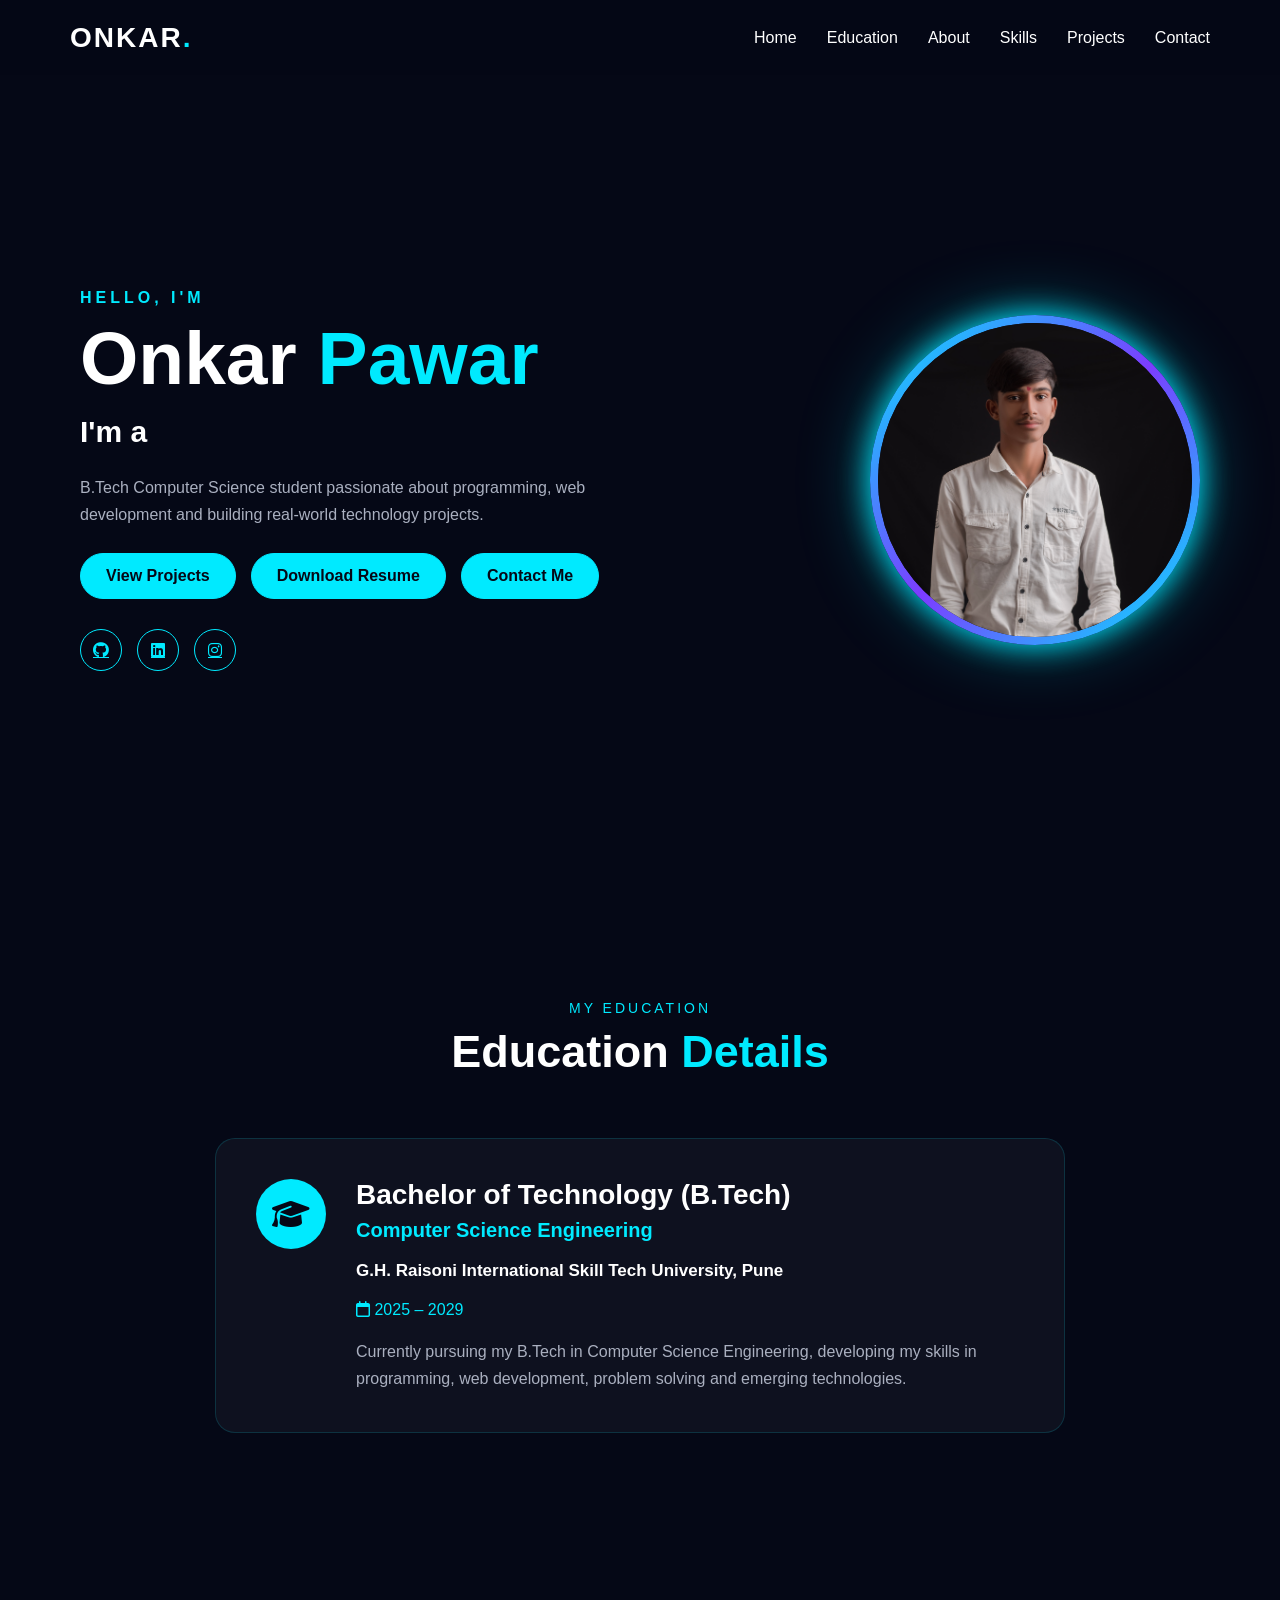
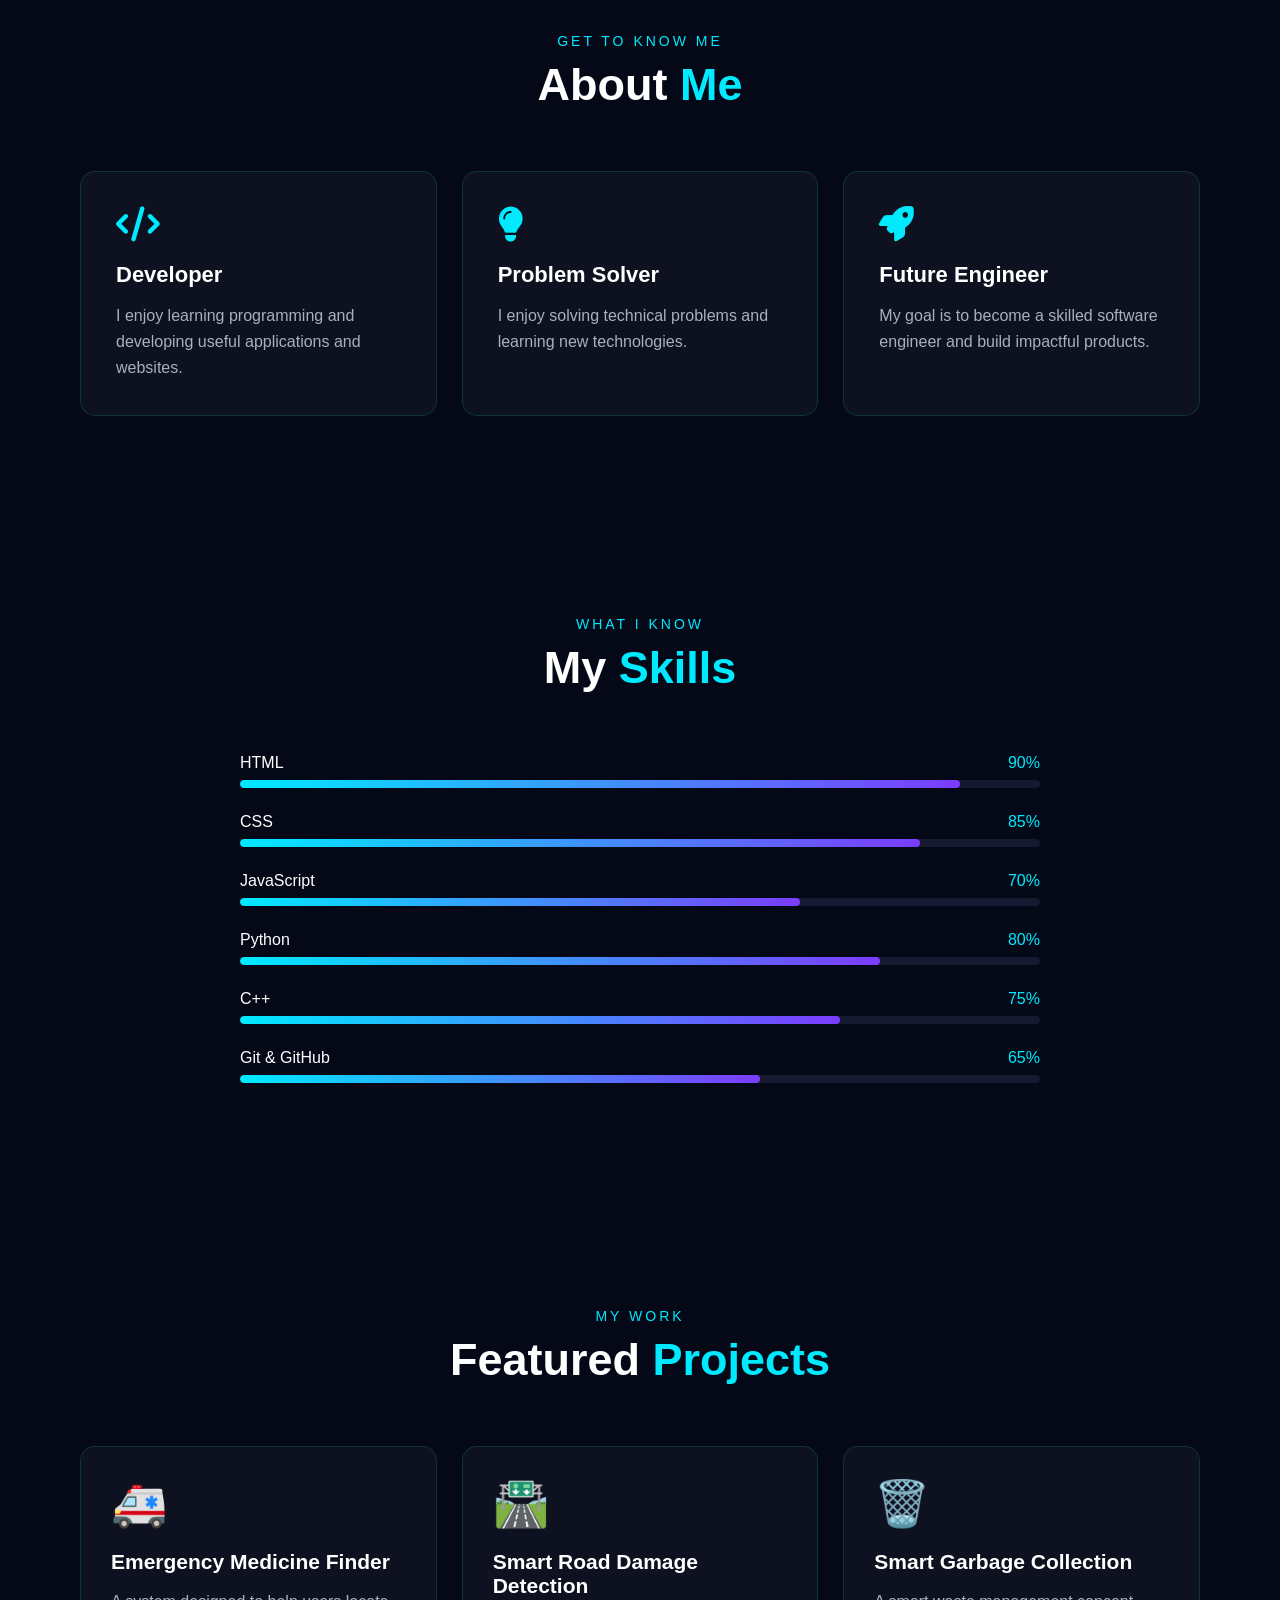
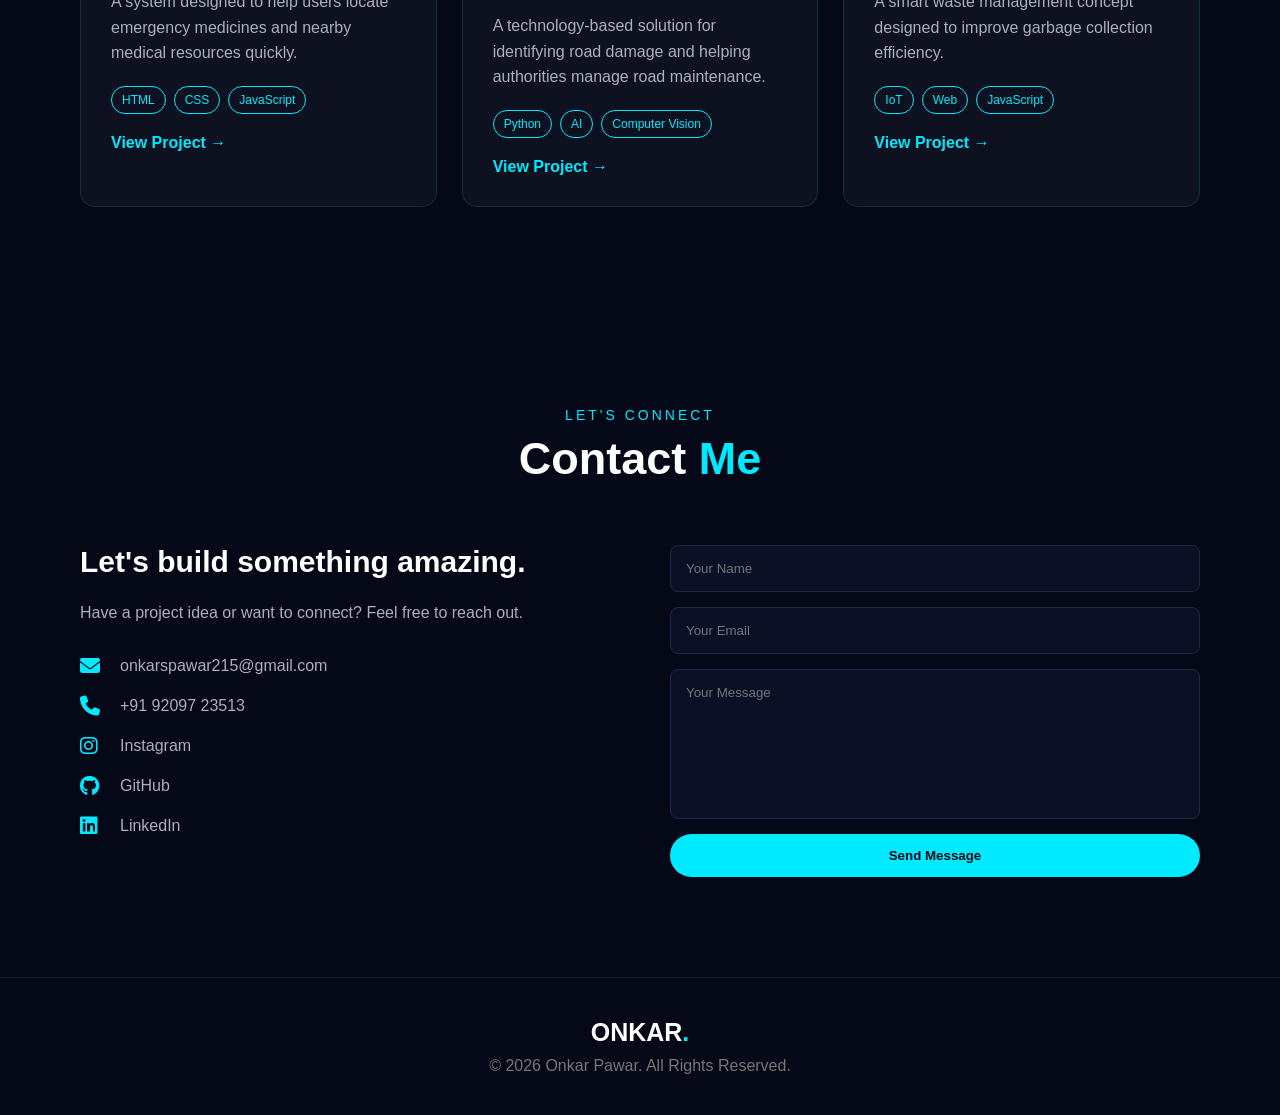
==== commit 898870a3: "Update portfolio" ====
--- a/index.html
+++ b/index.html
@@ -72,7 +72,7 @@
                     View Projects
                 </a>
 
-                <a href="resume.pdf" class="btn" target="_blank">
+                <a href="resume.pdf" class="btn" download>
                     Download Resume
                 </a>
 
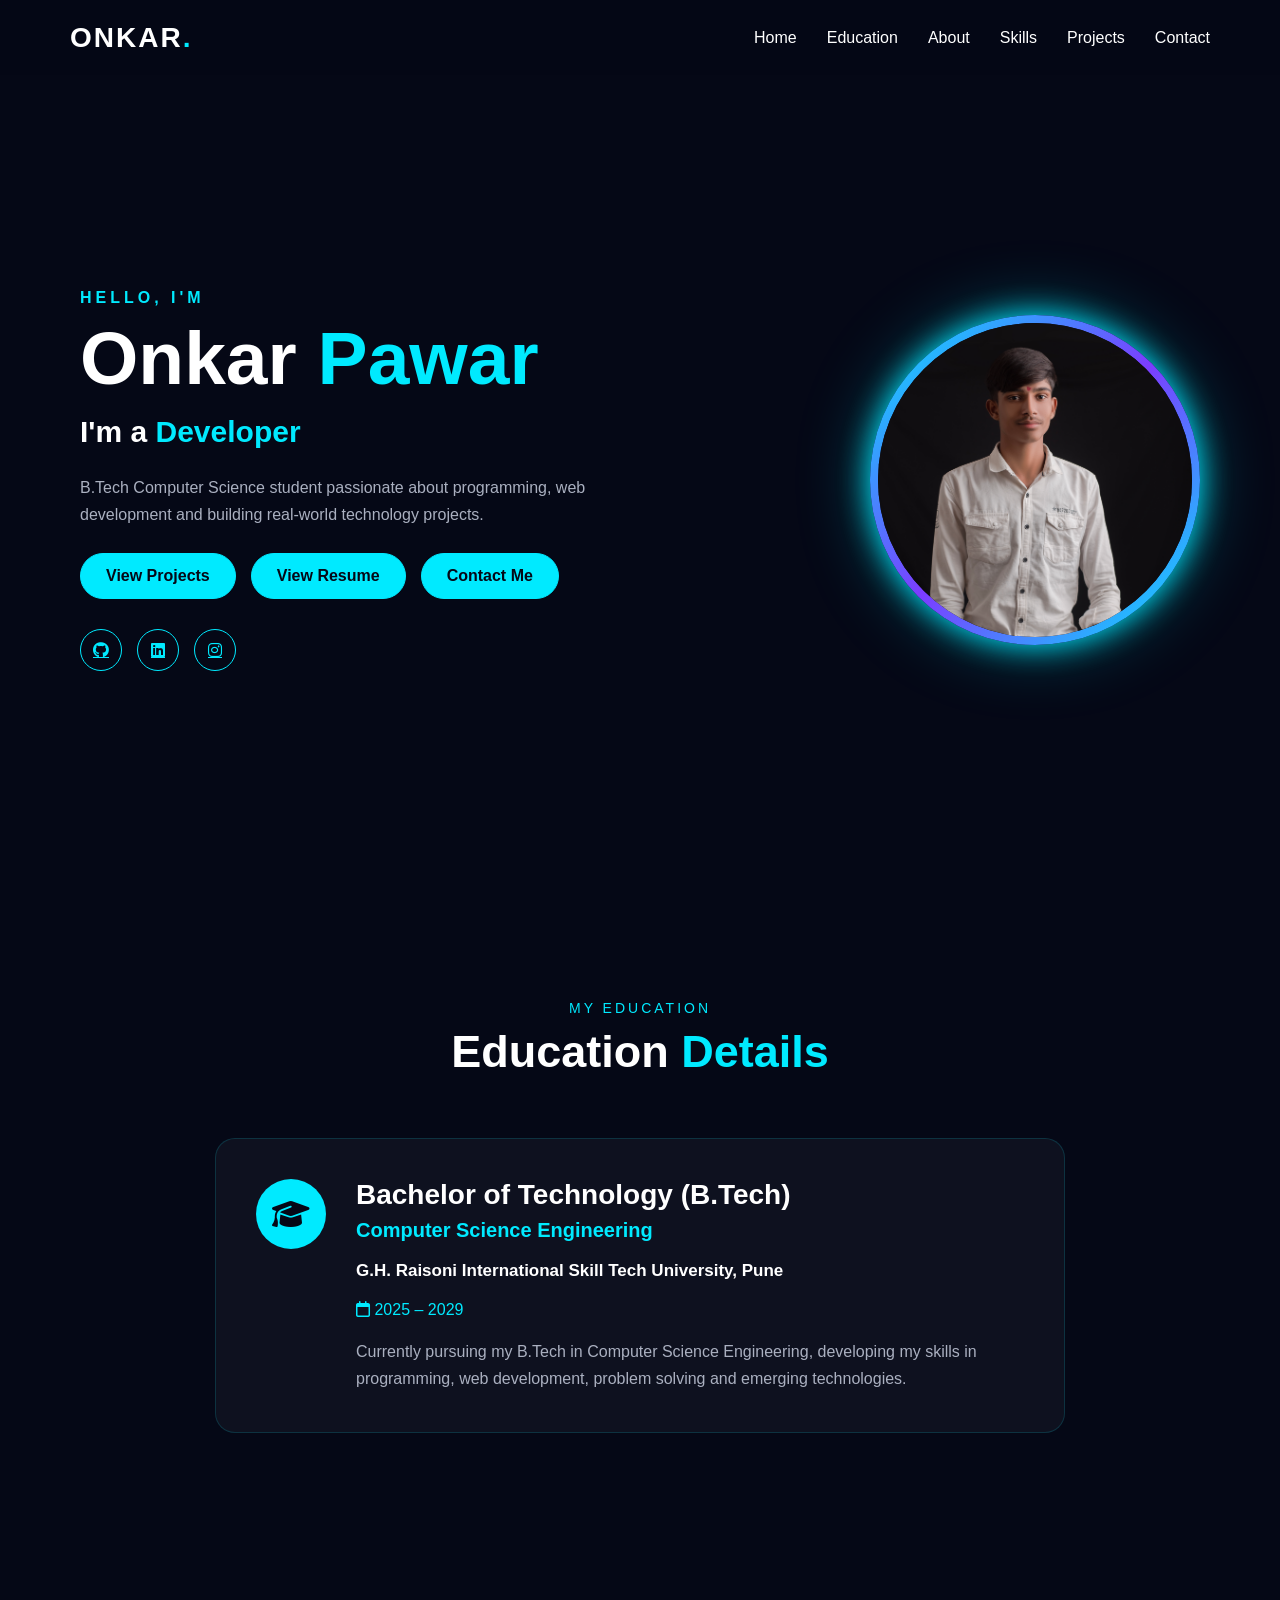
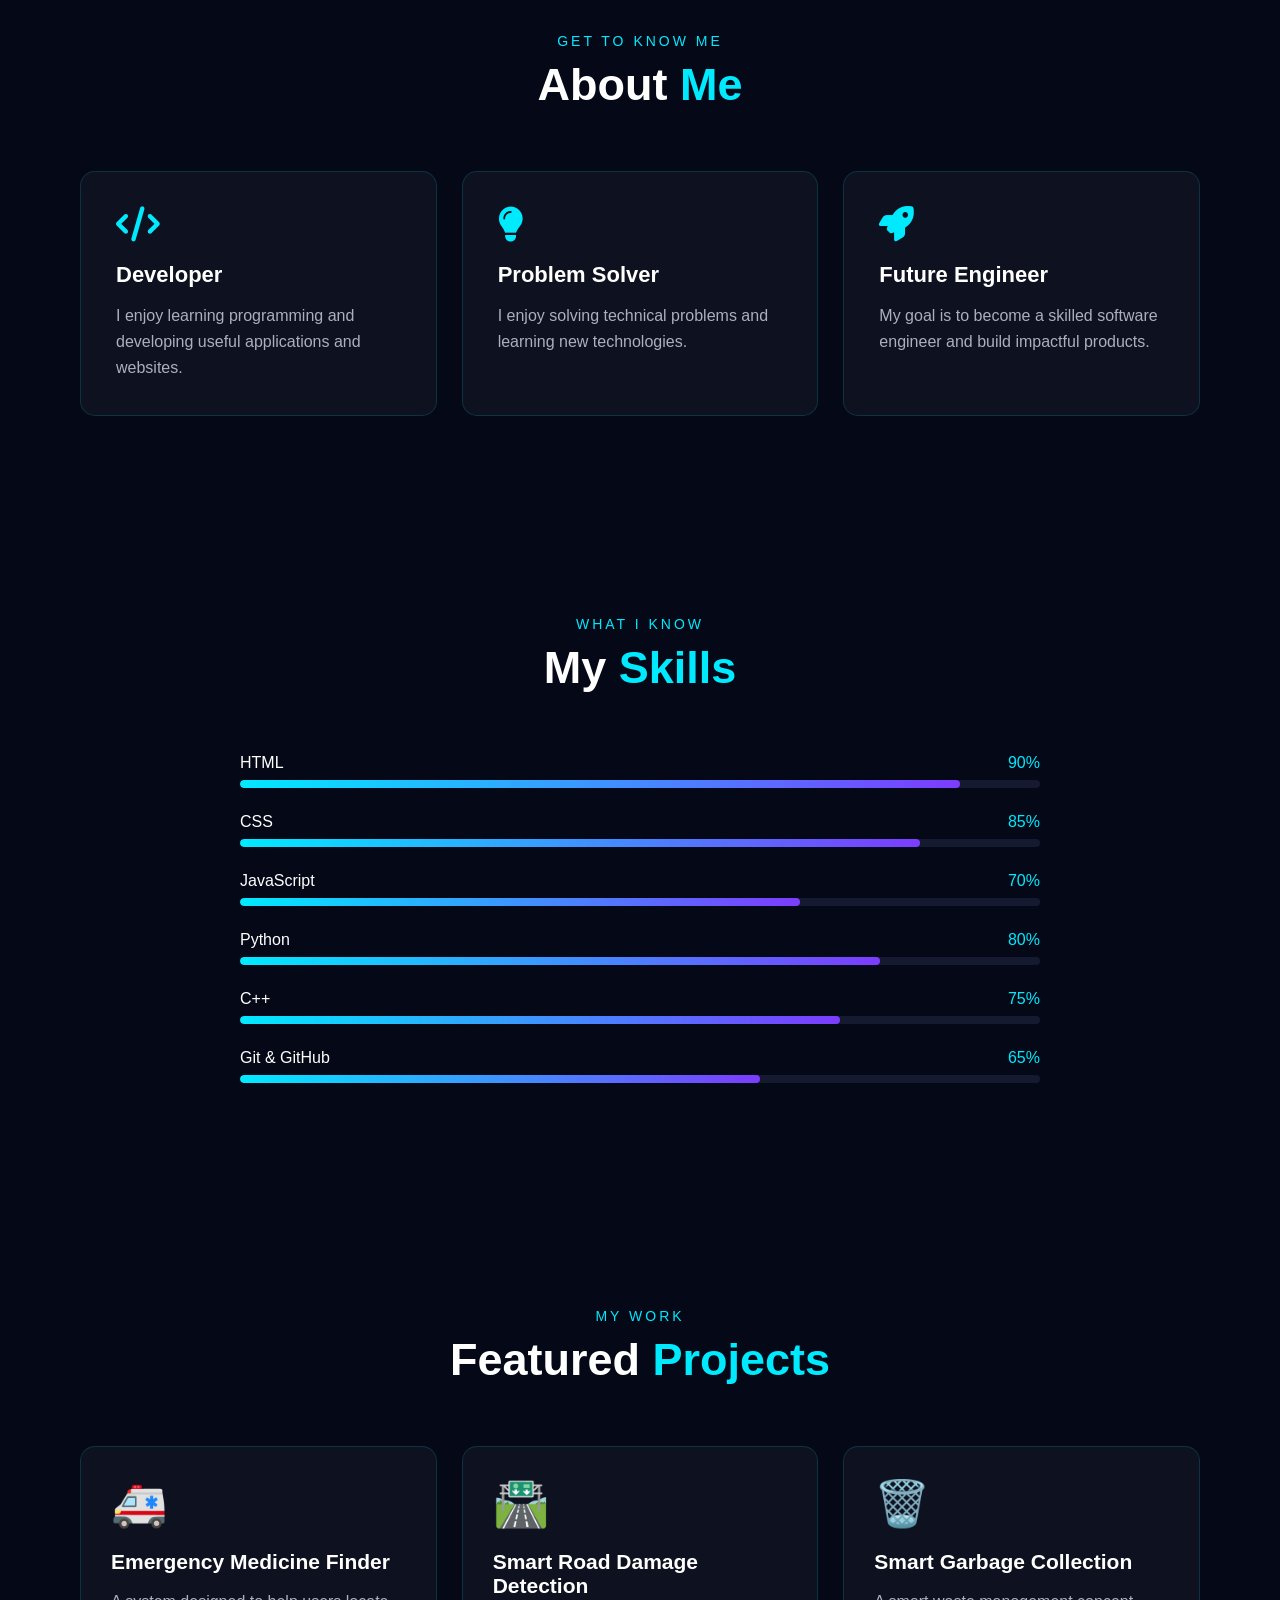
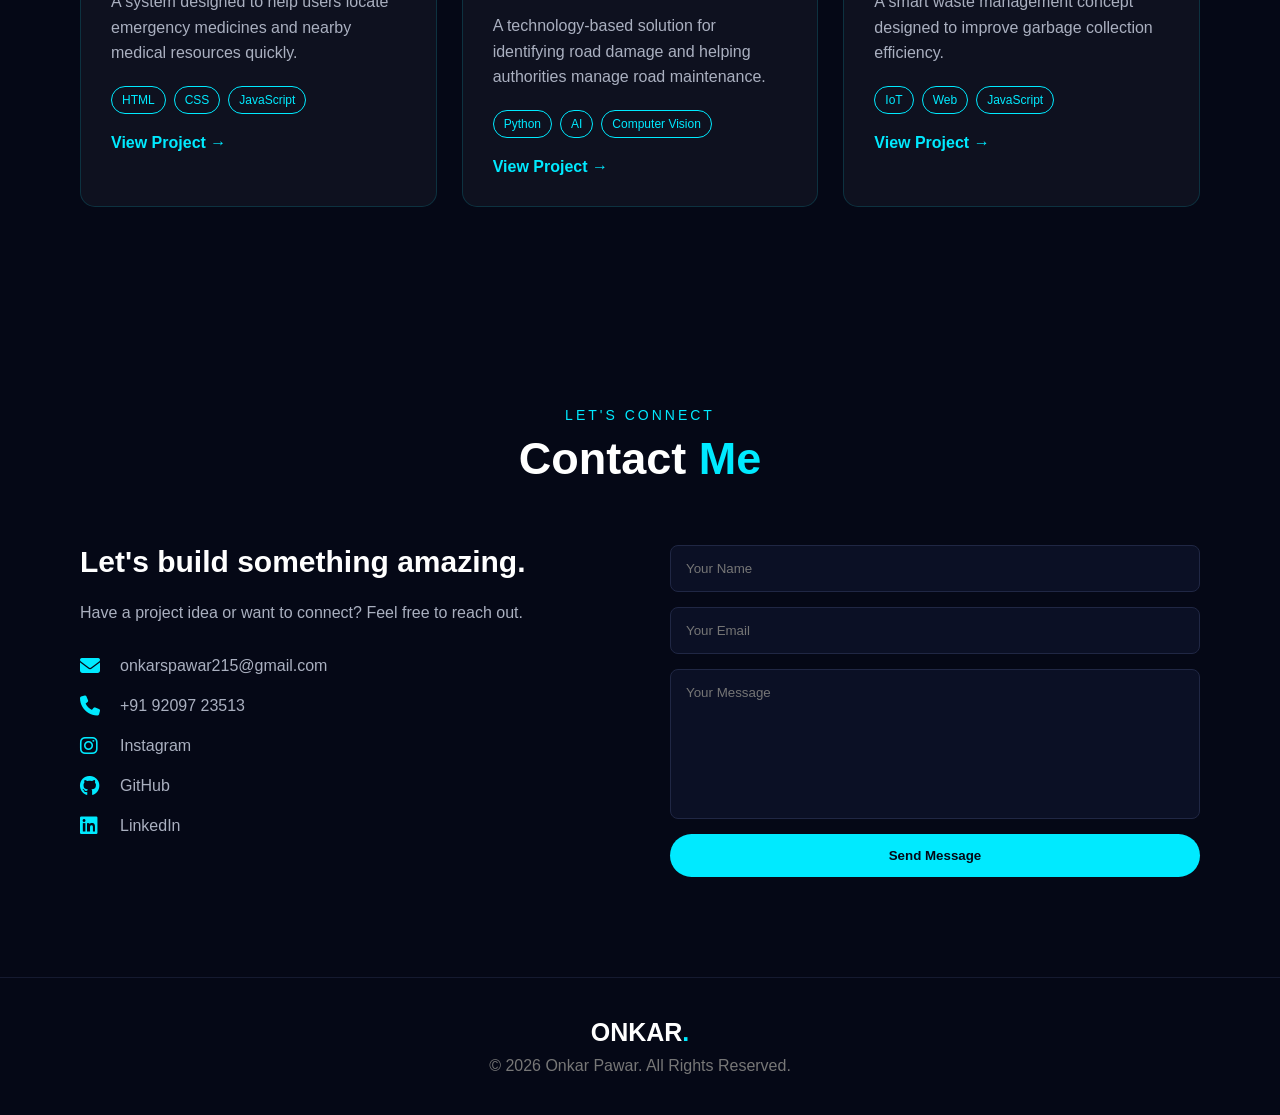
==== commit 9770e02f: "Update portfolio" ====
--- a/index.html
+++ b/index.html
@@ -66,21 +66,13 @@
                 real-world technology projects.
             </p>
 
-            <div class="buttons">
-
-                <a href="#projects" class="btn">
-                    View Projects
-                </a>
-
-                <a href="resume.pdf" class="btn" download>
-                    Download Resume
-                </a>
-
-                <a href="#contact" class="btn outline">
-                    Contact Me
-                </a>
-
-            </div>
+    <div class="buttons">
+        <a href="#projects" class="btn">View Projects</a>
+
+        <a href="resume.html" class="btn">View Resume</a>
+
+        <a href="#contact" class="btn">Contact Me</a>
+    </div>
 
 
             <!-- SOCIAL LINKS -->
--- a/style.css
+++ b/style.css
@@ -908,3 +908,139 @@
         scroll-behavior: auto !important;
     }
 }
+
+Scroll reveal animation
+.reveal {
+    opacity: 0;
+    transform: translateY(50px);
+    transition: opacity 0.8s ease, transform 0.8s ease;
+}
+
+.reveal.show {
+    opacity: 1;
+    transform: translateY(0);
+}
+
+/* =========================
+   PROFESSIONAL BUTTON ANIMATION
+   ========================= */
+
+.btn,
+.project-btn {
+    position: relative;
+    display: inline-block;
+    overflow: hidden;
+    transition:
+        transform 0.25s ease,
+        box-shadow 0.25s ease,
+        background 0.25s ease;
+}
+
+/* Smooth hover */
+.btn:hover,
+.project-btn:hover {
+    transform: translateY(-3px);
+    box-shadow: 0 10px 25px rgba(0, 0, 0, 0.22);
+}
+
+/* Light sweep effect */
+.btn::before,
+.project-btn::before {
+    content: "";
+    position: absolute;
+    top: 0;
+    left: -120%;
+    width: 70%;
+    height: 100%;
+    background: rgba(255, 255, 255, 0.25);
+    transform: skewX(-20deg);
+    transition: left 0.5s ease;
+}
+
+/* Sweep on hover */
+.btn:hover::before,
+.project-btn:hover::before {
+    left: 140%;
+}
+
+/* Click effect — very small, no glitch */
+.btn:active,
+.project-btn:active {
+    transform: translateY(-1px);
+    box-shadow: 0 5px 12px rgba(0, 0, 0, 0.18);
+}
+
+/* Remove default focus movement */
+.btn:focus,
+.project-btn:focus {
+    outline: none;
+}
+
+/* Normal professional button animation */
+
+.btn,
+.project-btn {
+    transition: all 0.3s ease;
+}
+
+.btn:hover,
+.project-btn:hover {
+    transform: translateY(-4px) scale(1.03);
+    box-shadow: 0 8px 20px rgba(0, 0, 0, 0.2);
+}
+
+.btn:active,
+.project-btn:active {
+    transform: translateY(-1px) scale(0.99);
+}
+
+/* ===== HOME BUTTON ANIMATION ===== */
+
+.hero .buttons .btn {
+    transition: transform 0.3s ease, box-shadow 0.3s ease !important;
+    animation: none !important;
+}
+
+.hero .buttons .btn:hover {
+    transform: translateY(-4px) scale(1.03) !important;
+    box-shadow: 0 10px 25px rgba(0, 0, 0, 0.25) !important;
+}
+
+.hero .buttons .btn:active {
+    transform: translateY(-1px) scale(0.99) !important;
+}
+
+/* =========================================
+   GLOBAL SCROLL REVEAL ANIMATION
+   ========================================= */
+
+.reveal {
+    opacity: 0;
+    transform: translateY(45px);
+    transition:
+        opacity 0.8s ease,
+        transform 0.8s ease;
+}
+
+.reveal.show {
+    opacity: 1;
+    transform: translateY(0);
+}
+
+.about-card:nth-child(1),
+.project-card:nth-child(1),
+.skill-card:nth-child(1) {
+    transition-delay: 0.1s;
+}
+
+.about-card:nth-child(2),
+.project-card:nth-child(2),
+.skill-card:nth-child(2) {
+    transition-delay: 0.25s;
+}
+
+.about-card:nth-child(3),
+.project-card:nth-child(3),
+.skill-card:nth-child(3) {
+    transition-delay: 0.4s;
+}
